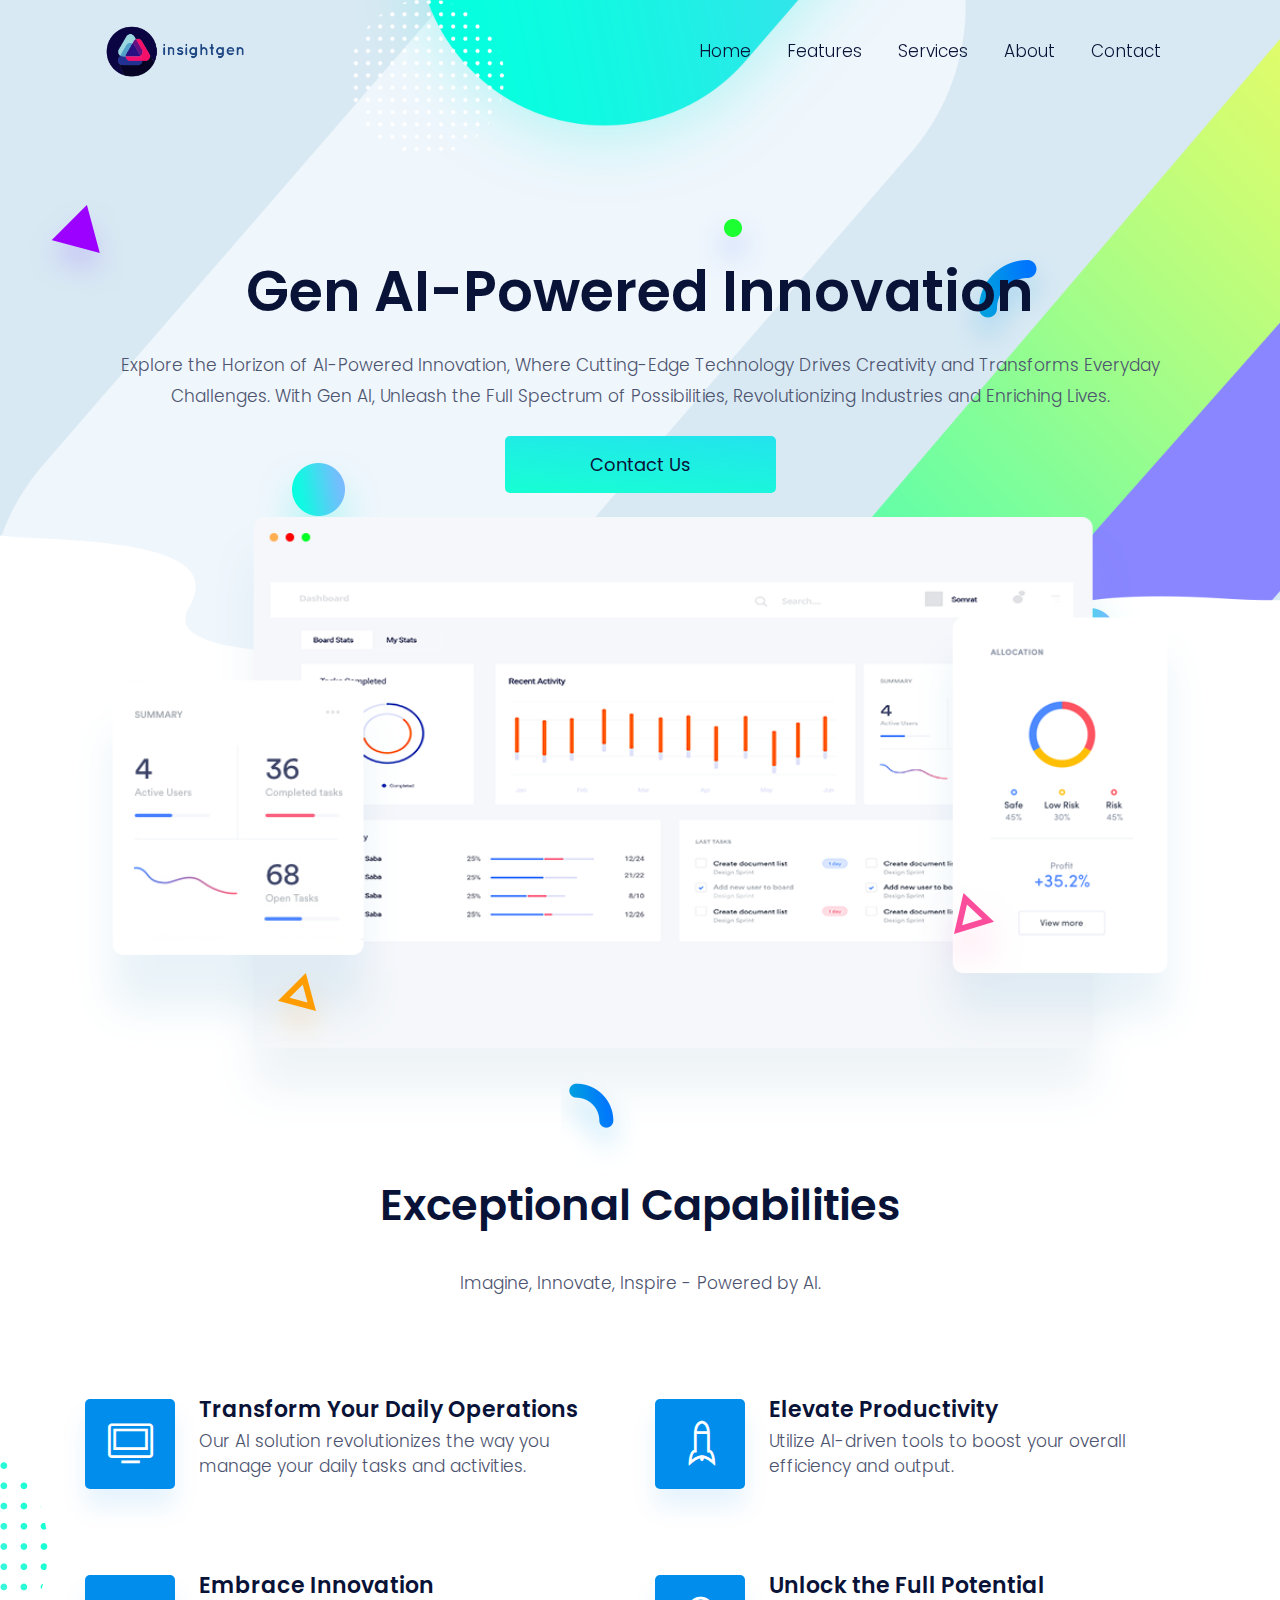
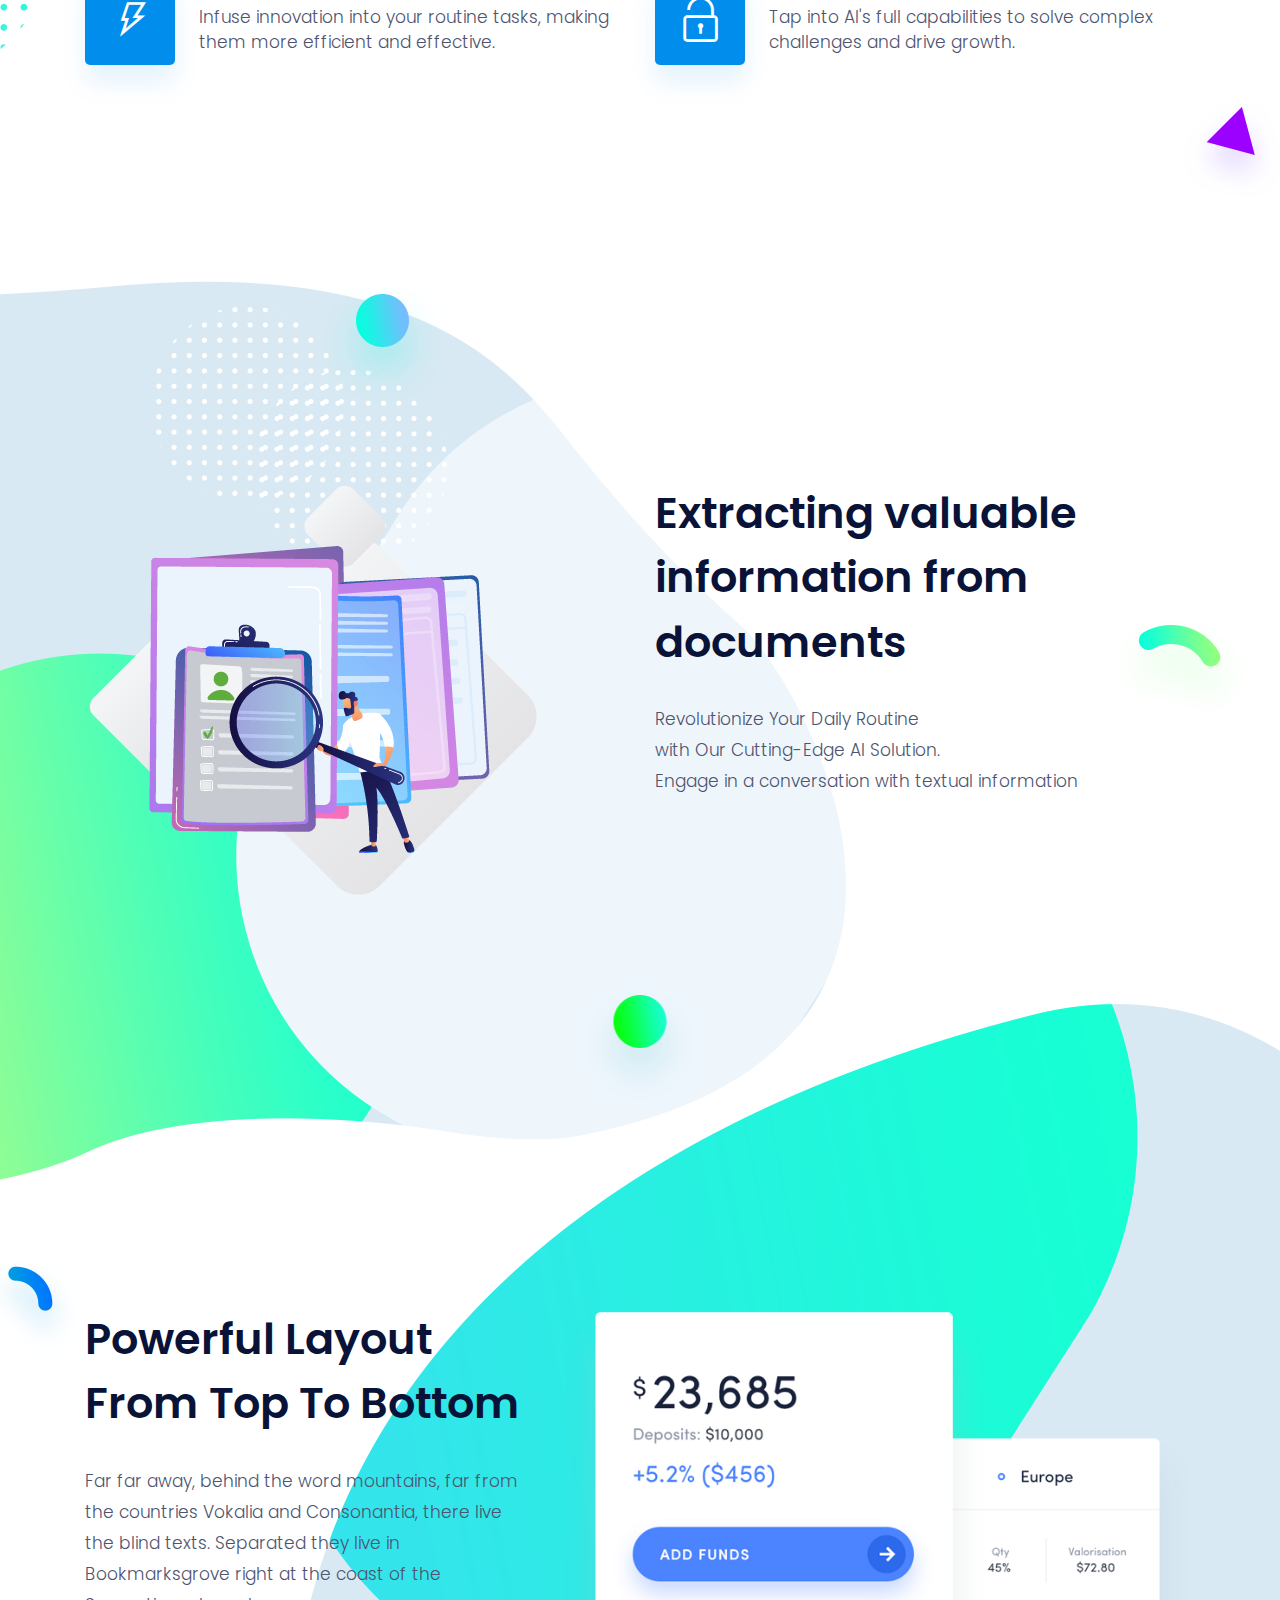
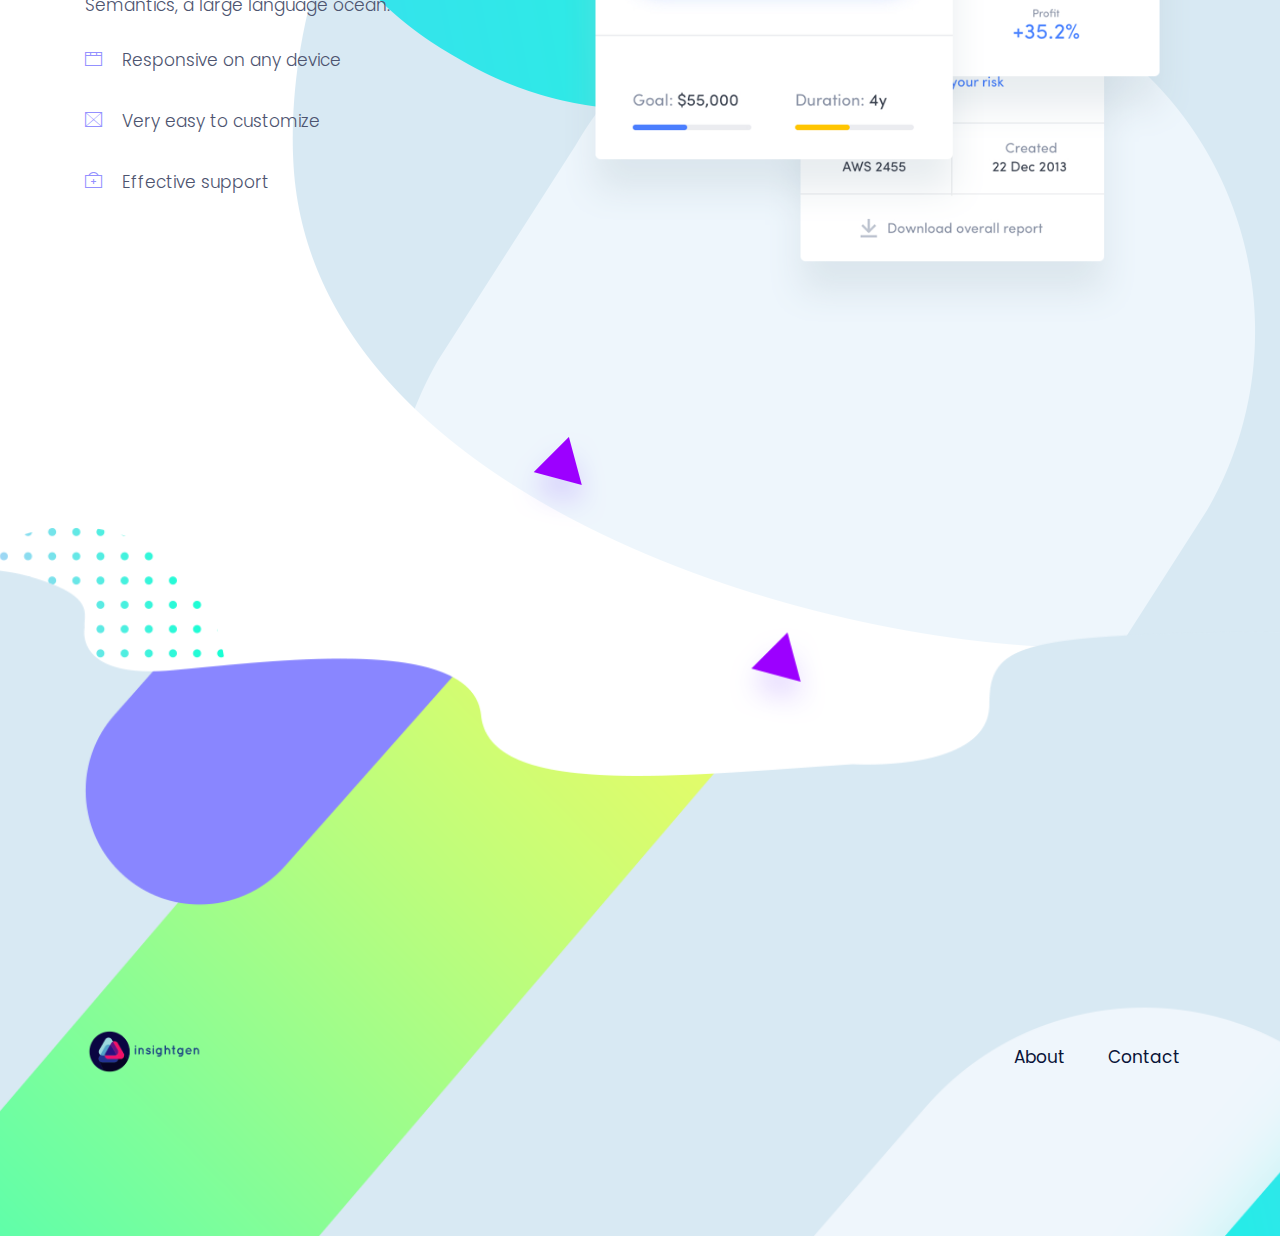
==== index.html @ ff2ba58a "Add files via upload" ====
<!DOCTYPE html>
<html lang="zxx">

<head>
  <meta charset="utf-8">
  <title>insightgen.ai</title>

  <!-- mobile responsive meta -->
  <meta name="viewport" content="width=device-width, initial-scale=1">
  <meta name="viewport" content="width=device-width, initial-scale=1, maximum-scale=1">
  
  <!-- ** Plugins Needed for the Project ** -->
  <!-- Bootstrap -->
  <link rel="stylesheet" href="plugins/bootstrap/bootstrap.min.css">
  <!-- themefy-icon -->
  <link rel="stylesheet" href="plugins/themify-icons/themify-icons.css">
  <!-- slick slider -->
  <link rel="stylesheet" href="plugins/slick/slick.css">
  <!-- venobox popup -->
  <link rel="stylesheet" href="plugins/Venobox/venobox.css">
  <!-- aos -->
  <link rel="stylesheet" href="plugins/aos/aos.css">

  <!-- Main Stylesheet -->
  <link href="css/style.css" rel="stylesheet">
  
  <!--Favicon-->
  <link rel="shortcut icon" href="images/favicon.ico" type="image/x-icon">
  <link rel="icon" href="images/favicon.ico" type="image/x-icon">

</head>

<body>
  

<!-- navigation -->
<section class="fixed-top navigation">
  <div class="container">
    <nav class="navbar navbar-expand-lg navbar-light">
      <a class="navbar-brand" href="index.html"><img src="images/logo2.png" style="width: 150px;" alt="logo"></a>
      <button class="navbar-toggler border-0" type="button" data-toggle="collapse" data-target="#navbar" aria-controls="navbar"
        aria-expanded="false" aria-label="Toggle navigation">
        <span class="navbar-toggler-icon"></span>
      </button>
      <!-- navbar -->
      <div class="collapse navbar-collapse text-center" id="navbar">
        <ul class="navbar-nav ml-auto">
          <li class="nav-item">
            <a class="nav-link" href="index.html">Home</a>
          </li>
          <li class="nav-item">
            <a class="nav-link page-scroll" href="#feature">Features</a>
          </li>
          <li class="nav-item">
            <a class="nav-link" href="service.html">Services</a>
          </li>
          <li class="nav-item">
            <a class="nav-link" href="about.html">About</a>
          </li>
          <li class="nav-item">
            <a class="nav-link" href="contact.html">Contact</a>
          </li>
        </ul>
      </div>
    </nav>
  </div>
</section>
<!-- /navigation -->

<!-- hero area -->
<section class="hero-section hero" data-background="" style="background-image: url(images/hero-area/banner-bg.png);">
  <div class="container">
    <div class="row">
      <div class="col-lg-12 text-center zindex-1">
        <h1 class="mb-3">Gen AI-Powered Innovation<br></h1>
        <p class="mb-4">Explore the Horizon of AI-Powered Innovation, Where Cutting-Edge Technology 
          Drives Creativity and Transforms Everyday Challenges. 
          With Gen AI, Unleash the Full Spectrum of Possibilities, 
          Revolutionizing Industries and Enriching Lives.</p>
        <a href="contact.html" class="btn btn-secondary btn-lg">contact us</a>
        <!-- banner image -->
        <img class="img-fluid w-100 banner-image" src="images/hero-area/banner-img.png" alt="banner-img">
      </div>
    </div>
  </div>
  <!-- background shapes -->
  <div id="scene">
    <img class="img-fluid hero-bg-1 up-down-animation" src="images/background-shape/feature-bg-2.png" alt="">
    <img class="img-fluid hero-bg-2 left-right-animation" src="images/background-shape/seo-ball-1.png" alt="">
    <img class="img-fluid hero-bg-3 left-right-animation" src="images/background-shape/seo-half-cycle.png" alt="">
    <img class="img-fluid hero-bg-4 up-down-animation" src="images/background-shape/green-dot.png" alt="">
    <img class="img-fluid hero-bg-5 left-right-animation" src="images/background-shape/blue-half-cycle.png" alt="">
    <img class="img-fluid hero-bg-6 up-down-animation" src="images/background-shape/seo-ball-1.png" alt="">
    <img class="img-fluid hero-bg-7 left-right-animation" src="images/background-shape/yellow-triangle.png" alt="">
    <img class="img-fluid hero-bg-8 up-down-animation" src="images/background-shape/service-half-cycle.png" alt="">
    <img class="img-fluid hero-bg-9 up-down-animation" src="images/background-shape/team-bg-triangle.png" alt="">
  </div>
</section>
<!-- /hero-area -->

<!-- feature -->
<section class="section feature mb-0" id="feature">
  <div class="container">
    <div class="row">
      <div class="col-lg-12 text-center">
        <h2 class="section-title">Exceptional Capabilities</h2>
        <p class="mb-100">Imagine, Innovate, Inspire - Powered by AI.</p>
      </div>
      <!-- feature item -->
      <div class="col-md-6 mb-80">
        <div class="d-flex feature-item">
          <div>
            <i class="ti-desktop feature-icon mr-4"></i>
          </div>
          <div>
            <h4>Transform Your Daily Operations</h4>
            <p> Our AI solution revolutionizes the way you manage your daily tasks and activities.</p>
          </div>
        </div>
      </div>
      <!-- feature item -->
      <div class="col-md-6 mb-80">
        <div class="d-flex feature-item">
          <div>
            <i class="ti-rocket feature-icon mr-4"></i>
          </div>
          <div>
            <h4>Elevate Productivity</h4>
            <p>Utilize AI-driven tools to boost your overall efficiency and output.</p>
          </div>
        </div>
      </div>
      <!-- feature item -->
      <div class="col-md-6 mb-80">
        <div class="d-flex feature-item">
          <div>
            <i class="ti-bolt feature-icon mr-4"></i>
          </div>
          <div>
            <h4>Embrace Innovation</h4>
            <p>Infuse innovation into your routine tasks, making them more efficient and effective.</p>
          </div>
        </div>
      </div>
      <!-- feature item -->
      <div class="col-md-6 mb-80">
        <div class="d-flex feature-item">
          <div>
            <i class="ti-unlock feature-icon mr-4"></i>
          </div>
          <div>
            <h4>Unlock the Full Potential</h4>
            <p>Tap into AI's full capabilities to solve complex challenges and drive growth.</p>
          </div>
        </div>
      </div>
    </div>
  </div>
  <img class="feature-bg-1 up-down-animation" src="images/background-shape/feature-bg-1.png" alt="bg-shape">
  <img class="feature-bg-2 left-right-animation" src="images/background-shape/feature-bg-2.png" alt="bg-shape">
</section>
<!-- /feature -->

<!-- marketing -->
<section class="section-lg seo">
  <div class="container">
    <div class="row">
      <div class="col-md-6">
        <div class="seo-image">
          <img class="img-fluid" src="images/insightgen/document.png" alt="form-img">
        </div>
      </div>
      <div class="col-md-5">
        <h2 class="section-title">Extracting valuable information from documents</h2>
        <p>Revolutionize Your Daily Routine <br>
          with Our Cutting-Edge AI Solution.<br>
          Engage in a conversation with textual information
        </p>
      </div>
    </div>
  </div>
  <!-- background image -->
  <img class="img-fluid seo-bg" src="images/backgrounds/seo-bg.png" alt="seo-bg">
  <!-- background-shape -->
  <img class="seo-bg-shape-1 left-right-animation" src="images/background-shape/seo-ball-1.png" alt="bg-shape">
  <img class="seo-bg-shape-2 up-down-animation" src="images/background-shape/seo-half-cycle.png" alt="bg-shape">
  <img class="seo-bg-shape-3 left-right-animation" src="images/background-shape/seo-ball-2.png" alt="bg-shape">
</section>
<!-- /marketing -->

<!-- service -->
<section class="section-lg service">
  <div class="container">
    <div class="row justify-content-between">
      <div class="col-md-5 order-2 order-md-1">
        <h2 class="section-title">Powerful Layout From Top To Bottom</h2>
        <p class="mb-4">Far far away, behind the word mountains,
          far from the countries Vokalia and Consonantia,
          there live the blind texts. Separated they
          live in Bookmarksgrove right at the coast of the
          Semantics, a large language ocean.</p>
        <ul class="pl-0 service-list">
          <li><i class="ti-layout-tab-window text-purple"></i>Responsive on any device</li>
          <li><i class="ti-layout-placeholder text-purple"></i>Very easy to customize</li>
          <li><i class="ti-support text-purple"></i>Effective support</li>
        </ul>
      </div>
      <div class="col-md-7 order-1 order-md-2">
        <img class="img-fluid layer-3" src="images/service/service.png" alt="service">
      </div>
    </div>
  </div>
  <!-- background image -->
  <img class="img-fluid service-bg" src="images/backgrounds/service-bg.png" alt="service-bg">
  <!-- background shapes -->
  <img class="service-bg-shape-1 up-down-animation" src="images/background-shape/service-half-cycle.png" alt="background-shape">
  <img class="service-bg-shape-2 left-right-animation" src="images/background-shape/feature-bg-2.png" alt="background-shape">
</section>
<!-- /service -->

<!-- footer -->
<footer class="footer-section footer" style="background-image: url(images/backgrounds/footer-bg.png);">
  <div class="container">
    <div class="row">
      <div class="col-lg-4 text-center text-lg-left mb-4 mb-lg-0">
        <!-- logo -->
        <a href="index.html">
          <img class="img-fluid" src="images/logo2.png" style="width: 120px;" alt="logo">
        </a>
      </div>
      <!-- footer menu -->
      <nav class="col-lg-8 align-self-center mb-5">
        <ul class="list-inline text-lg-right text-center footer-menu">
          <li class="list-inline-item"><a href="about.html">About</a></li>
          <li class="list-inline-item"><a href="contact.html">Contact</a></li>
        </ul>
      </nav>
      <!-- footer social icon -->

    </div>
  </div>
</footer>
<!-- /footer -->

<!-- jQuery -->
<script src="plugins/jQuery/jquery.min.js"></script>
<!-- Bootstrap JS -->
<script src="plugins/bootstrap/bootstrap.min.js"></script>
<!-- slick slider -->
<script src="plugins/slick/slick.min.js"></script>
<!-- venobox -->
<script src="plugins/Venobox/venobox.min.js"></script>
<!-- aos -->
<script src="plugins/aos/aos.js"></script>
<!-- Main Script -->
<script src="js/script.js"></script>

</body>
</html>
---- plugins/themify-icons/themify-icons.css ----
@font-face {
  font-family: 'themify';
  src: url('fonts/themify.eot?-fvbane');
  src: url('fonts/themify.eot?#iefix-fvbane') format('embedded-opentype'),
  url('fonts/themify.woff?-fvbane') format('woff'),
  url('fonts/themify.ttf?-fvbane') format('truetype'),
  url('fonts/themify.svg?-fvbane#themify') format('svg');
  font-weight: normal;
  font-style: normal;
}

[class^="ti-"],
[class*=" ti-"] {
  font-family: 'themify';
  speak: none;
  font-style: normal;
  font-weight: normal;
  font-variant: normal;
  text-transform: none;
  line-height: 1;

  /* Better Font Rendering =========== */
  -webkit-font-smoothing: antialiased;
  -moz-osx-font-smoothing: grayscale;
}

.ti-wand:before {
  content: "\e600";
}

.ti-volume:before {
  content: "\e601";
}

.ti-user:before {
  content: "\e602";
}

.ti-unlock:before {
  content: "\e603";
}

.ti-unlink:before {
  content: "\e604";
}

.ti-trash:before {
  content: "\e605";
}

.ti-thought:before {
  content: "\e606";
}

.ti-target:before {
  content: "\e607";
}

.ti-tag:before {
  content: "\e608";
}

.ti-tablet:before {
  content: "\e609";
}

.ti-star:before {
  content: "\e60a";
}

.ti-spray:before {
  content: "\e60b";
}

.ti-signal:before {
  content: "\e60c";
}

.ti-shopping-cart:before {
  content: "\e60d";
}

.ti-shopping-cart-full:before {
  content: "\e60e";
}

.ti-settings:before {
  content: "\e60f";
}

.ti-search:before {
  content: "\e610";
}

.ti-zoom-in:before {
  content: "\e611";
}

.ti-zoom-out:before {
  content: "\e612";
}

.ti-cut:before {
  content: "\e613";
}

.ti-ruler:before {
  content: "\e614";
}

.ti-ruler-pencil:before {
  content: "\e615";
}

.ti-ruler-alt:before {
  content: "\e616";
}

.ti-bookmark:before {
  content: "\e617";
}

.ti-bookmark-alt:before {
  content: "\e618";
}

.ti-reload:before {
  content: "\e619";
}

.ti-plus:before {
  content: "\e61a";
}

.ti-pin:before {
  content: "\e61b";
}

.ti-pencil:before {
  content: "\e61c";
}

.ti-pencil-alt:before {
  content: "\e61d";
}

.ti-paint-roller:before {
  content: "\e61e";
}

.ti-paint-bucket:before {
  content: "\e61f";
}

.ti-na:before {
  content: "\e620";
}

.ti-mobile:before {
  content: "\e621";
}

.ti-minus:before {
  content: "\e622";
}

.ti-medall:before {
  content: "\e623";
}

.ti-medall-alt:before {
  content: "\e624";
}

.ti-marker:before {
  content: "\e625";
}

.ti-marker-alt:before {
  content: "\e626";
}

.ti-arrow-up:before {
  content: "\e627";
}

.ti-arrow-right:before {
  content: "\e628";
}

.ti-arrow-left:before {
  content: "\e629";
}

.ti-arrow-down:before {
  content: "\e62a";
}

.ti-lock:before {
  content: "\e62b";
}

.ti-location-arrow:before {
  content: "\e62c";
}

.ti-link:before {
  content: "\e62d";
}

.ti-layout:before {
  content: "\e62e";
}

.ti-layers:before {
  content: "\e62f";
}

.ti-layers-alt:before {
  content: "\e630";
}

.ti-key:before {
  content: "\e631";
}

.ti-import:before {
  content: "\e632";
}

.ti-image:before {
  content: "\e633";
}

.ti-heart:before {
  content: "\e634";
}

.ti-heart-broken:before {
  content: "\e635";
}

.ti-hand-stop:before {
  content: "\e636";
}

.ti-hand-open:before {
  content: "\e637";
}

.ti-hand-drag:before {
  content: "\e638";
}

.ti-folder:before {
  content: "\e639";
}

.ti-flag:before {
  content: "\e63a";
}

.ti-flag-alt:before {
  content: "\e63b";
}

.ti-flag-alt-2:before {
  content: "\e63c";
}

.ti-eye:before {
  content: "\e63d";
}

.ti-export:before {
  content: "\e63e";
}

.ti-exchange-vertical:before {
  content: "\e63f";
}

.ti-desktop:before {
  content: "\e640";
}

.ti-cup:before {
  content: "\e641";
}

.ti-crown:before {
  content: "\e642";
}

.ti-comments:before {
  content: "\e643";
}

.ti-comment:before {
  content: "\e644";
}

.ti-comment-alt:before {
  content: "\e645";
}

.ti-close:before {
  content: "\e646";
}

.ti-clip:before {
  content: "\e647";
}

.ti-angle-up:before {
  content: "\e648";
}

.ti-angle-right:before {
  content: "\e649";
}

.ti-angle-left:before {
  content: "\e64a";
}

.ti-angle-down:before {
  content: "\e64b";
}

.ti-check:before {
  content: "\e64c";
}

.ti-check-box:before {
  content: "\e64d";
}

.ti-camera:before {
  content: "\e64e";
}

.ti-announcement:before {
  content: "\e64f";
}

.ti-brush:before {
  content: "\e650";
}

.ti-briefcase:before {
  content: "\e651";
}

.ti-bolt:before {
  content: "\e652";
}

.ti-bolt-alt:before {
  content: "\e653";
}

.ti-blackboard:before {
  content: "\e654";
}

.ti-bag:before {
  content: "\e655";
}

.ti-move:before {
  content: "\e656";
}

.ti-arrows-vertical:before {
  content: "\e657";
}

.ti-arrows-horizontal:before {
  content: "\e658";
}

.ti-fullscreen:before {
  content: "\e659";
}

.ti-arrow-top-right:before {
  content: "\e65a";
}

.ti-arrow-top-left:before {
  content: "\e65b";
}

.ti-arrow-circle-up:before {
  content: "\e65c";
}

.ti-arrow-circle-right:before {
  content: "\e65d";
}

.ti-arrow-circle-left:before {
  content: "\e65e";
}

.ti-arrow-circle-down:before {
  content: "\e65f";
}

.ti-angle-double-up:before {
  content: "\e660";
}

.ti-angle-double-right:before {
  content: "\e661";
}

.ti-angle-double-left:before {
  content: "\e662";
}

.ti-angle-double-down:before {
  content: "\e663";
}

.ti-zip:before {
  content: "\e664";
}

.ti-world:before {
  content: "\e665";
}

.ti-wheelchair:before {
  content: "\e666";
}

.ti-view-list:before {
  content: "\e667";
}

.ti-view-list-alt:before {
  content: "\e668";
}

.ti-view-grid:before {
  content: "\e669";
}

.ti-uppercase:before {
  content: "\e66a";
}

.ti-upload:before {
  content: "\e66b";
}

.ti-underline:before {
  content: "\e66c";
}

.ti-truck:before {
  content: "\e66d";
}

.ti-timer:before {
  content: "\e66e";
}

.ti-ticket:before {
  content: "\e66f";
}

.ti-thumb-up:before {
  content: "\e670";
}

.ti-thumb-down:before {
  content: "\e671";
}

.ti-text:before {
  content: "\e672";
}

.ti-stats-up:before {
  content: "\e673";
}

.ti-stats-down:before {
  content: "\e674";
}

.ti-split-v:before {
  content: "\e675";
}

.ti-split-h:before {
  content: "\e676";
}

.ti-smallcap:before {
  content: "\e677";
}

.ti-shine:before {
  content: "\e678";
}

.ti-shift-right:before {
  content: "\e679";
}

.ti-shift-left:before {
  content: "\e67a";
}

.ti-shield:before {
  content: "\e67b";
}

.ti-notepad:before {
  content: "\e67c";
}

.ti-server:before {
  content: "\e67d";
}

.ti-quote-right:before {
  content: "\e67e";
}

.ti-quote-left:before {
  content: "\e67f";
}

.ti-pulse:before {
  content: "\e680";
}

.ti-printer:before {
  content: "\e681";
}

.ti-power-off:before {
  content: "\e682";
}

.ti-plug:before {
  content: "\e683";
}

.ti-pie-chart:before {
  content: "\e684";
}

.ti-paragraph:before {
  content: "\e685";
}

.ti-panel:before {
  content: "\e686";
}

.ti-package:before {
  content: "\e687";
}

.ti-music:before {
  content: "\e688";
}

.ti-music-alt:before {
  content: "\e689";
}

.ti-mouse:before {
  content: "\e68a";
}

.ti-mouse-alt:before {
  content: "\e68b";
}

.ti-money:before {
  content: "\e68c";
}

.ti-microphone:before {
  content: "\e68d";
}

.ti-menu:before {
  content: "\e68e";
}

.ti-menu-alt:before {
  content: "\e68f";
}

.ti-map:before {
  content: "\e690";
}

.ti-map-alt:before {
  content: "\e691";
}

.ti-loop:before {
  content: "\e692";
}

.ti-location-pin:before {
  content: "\e693";
}

.ti-list:before {
  content: "\e694";
}

.ti-light-bulb:before {
  content: "\e695";
}

.ti-Italic:before {
  content: "\e696";
}

.ti-info:before {
  content: "\e697";
}

.ti-infinite:before {
  content: "\e698";
}

.ti-id-badge:before {
  content: "\e699";
}

.ti-hummer:before {
  content: "\e69a";
}

.ti-home:before {
  content: "\e69b";
}

.ti-help:before {
  content: "\e69c";
}

.ti-headphone:before {
  content: "\e69d";
}

.ti-harddrives:before {
  content: "\e69e";
}

.ti-harddrive:before {
  content: "\e69f";
}

.ti-gift:before {
  content: "\e6a0";
}

.ti-game:before {
  content: "\e6a1";
}

.ti-filter:before {
  content: "\e6a2";
}

.ti-files:before {
  content: "\e6a3";
}

.ti-file:before {
  content: "\e6a4";
}

.ti-eraser:before {
  content: "\e6a5";
}

.ti-envelope:before {
  content: "\e6a6";
}

.ti-download:before {
  content: "\e6a7";
}

.ti-direction:before {
  content: "\e6a8";
}

.ti-direction-alt:before {
  content: "\e6a9";
}

.ti-dashboard:before {
  content: "\e6aa";
}

.ti-control-stop:before {
  content: "\e6ab";
}

.ti-control-shuffle:before {
  content: "\e6ac";
}

.ti-control-play:before {
  content: "\e6ad";
}

.ti-control-pause:before {
  content: "\e6ae";
}

.ti-control-forward:before {
  content: "\e6af";
}

.ti-control-backward:before {
  content: "\e6b0";
}

.ti-cloud:before {
  content: "\e6b1";
}

.ti-cloud-up:before {
  content: "\e6b2";
}

.ti-cloud-down:before {
  content: "\e6b3";
}

.ti-clipboard:before {
  content: "\e6b4";
}

.ti-car:before {
  content: "\e6b5";
}

.ti-calendar:before {
  content: "\e6b6";
}

.ti-book:before {
  content: "\e6b7";
}

.ti-bell:before {
  content: "\e6b8";
}

.ti-basketball:before {
  content: "\e6b9";
}

.ti-bar-chart:before {
  content: "\e6ba";
}

.ti-bar-chart-alt:before {
  content: "\e6bb";
}

.ti-back-right:before {
  content: "\e6bc";
}

.ti-back-left:before {
  content: "\e6bd";
}

.ti-arrows-corner:before {
  content: "\e6be";
}

.ti-archive:before {
  content: "\e6bf";
}

.ti-anchor:before {
  content: "\e6c0";
}

.ti-align-right:before {
  content: "\e6c1";
}

.ti-align-left:before {
  content: "\e6c2";
}

.ti-align-justify:before {
  content: "\e6c3";
}

.ti-align-center:before {
  content: "\e6c4";
}

.ti-alert:before {
  content: "\e6c5";
}

.ti-alarm-clock:before {
  content: "\e6c6";
}

.ti-agenda:before {
  content: "\e6c7";
}

.ti-write:before {
  content: "\e6c8";
}

.ti-window:before {
  content: "\e6c9";
}

.ti-widgetized:before {
  content: "\e6ca";
}

.ti-widget:before {
  content: "\e6cb";
}

.ti-widget-alt:before {
  content: "\e6cc";
}

.ti-wallet:before {
  content: "\e6cd";
}

.ti-video-clapper:before {
  content: "\e6ce";
}

.ti-video-camera:before {
  content: "\e6cf";
}

.ti-vector:before {
  content: "\e6d0";
}

.ti-themify-logo:before {
  content: "\e6d1";
}

.ti-themify-favicon:before {
  content: "\e6d2";
}

.ti-themify-favicon-alt:before {
  content: "\e6d3";
}

.ti-support:before {
  content: "\e6d4";
}

.ti-stamp:before {
  content: "\e6d5";
}

.ti-split-v-alt:before {
  content: "\e6d6";
}

.ti-slice:before {
  content: "\e6d7";
}

.ti-shortcode:before {
  content: "\e6d8";
}

.ti-shift-right-alt:before {
  content: "\e6d9";
}

.ti-shift-left-alt:before {
  content: "\e6da";
}

.ti-ruler-alt-2:before {
  content: "\e6db";
}

.ti-receipt:before {
  content: "\e6dc";
}

.ti-pin2:before {
  content: "\e6dd";
}

.ti-pin-alt:before {
  content: "\e6de";
}

.ti-pencil-alt2:before {
  content: "\e6df";
}

.ti-palette:before {
  content: "\e6e0";
}

.ti-more:before {
  content: "\e6e1";
}

.ti-more-alt:before {
  content: "\e6e2";
}

.ti-microphone-alt:before {
  content: "\e6e3";
}

.ti-magnet:before {
  content: "\e6e4";
}

.ti-line-double:before {
  content: "\e6e5";
}

.ti-line-dotted:before {
  content: "\e6e6";
}

.ti-line-dashed:before {
  content: "\e6e7";
}

.ti-layout-width-full:before {
  content: "\e6e8";
}

.ti-layout-width-default:before {
  content: "\e6e9";
}

.ti-layout-width-default-alt:before {
  content: "\e6ea";
}

.ti-layout-tab:before {
  content: "\e6eb";
}

.ti-layout-tab-window:before {
  content: "\e6ec";
}

.ti-layout-tab-v:before {
  content: "\e6ed";
}

.ti-layout-tab-min:before {
  content: "\e6ee";
}

.ti-layout-slider:before {
  content: "\e6ef";
}

.ti-layout-slider-alt:before {
  content: "\e6f0";
}

.ti-layout-sidebar-right:before {
  content: "\e6f1";
}

.ti-layout-sidebar-none:before {
  content: "\e6f2";
}

.ti-layout-sidebar-left:before {
  content: "\e6f3";
}

.ti-layout-placeholder:before {
  content: "\e6f4";
}

.ti-layout-menu:before {
  content: "\e6f5";
}

.ti-layout-menu-v:before {
  content: "\e6f6";
}

.ti-layout-menu-separated:before {
  content: "\e6f7";
}

.ti-layout-menu-full:before {
  content: "\e6f8";
}

.ti-layout-media-right-alt:before {
  content: "\e6f9";
}

.ti-layout-media-right:before {
  content: "\e6fa";
}

.ti-layout-media-overlay:before {
  content: "\e6fb";
}

.ti-layout-media-overlay-alt:before {
  content: "\e6fc";
}

.ti-layout-media-overlay-alt-2:before {
  content: "\e6fd";
}

.ti-layout-media-left-alt:before {
  content: "\e6fe";
}

.ti-layout-media-left:before {
  content: "\e6ff";
}

.ti-layout-media-center-alt:before {
  content: "\e700";
}

.ti-layout-media-center:before {
  content: "\e701";
}

.ti-layout-list-thumb:before {
  content: "\e702";
}

.ti-layout-list-thumb-alt:before {
  content: "\e703";
}

.ti-layout-list-post:before {
  content: "\e704";
}

.ti-layout-list-large-image:before {
  content: "\e705";
}

.ti-layout-line-solid:before {
  content: "\e706";
}

.ti-layout-grid4:before {
  content: "\e707";
}

.ti-layout-grid3:before {
  content: "\e708";
}

.ti-layout-grid2:before {
  content: "\e709";
}

.ti-layout-grid2-thumb:before {
  content: "\e70a";
}

.ti-layout-cta-right:before {
  content: "\e70b";
}

.ti-layout-cta-left:before {
  content: "\e70c";
}

.ti-layout-cta-center:before {
  content: "\e70d";
}

.ti-layout-cta-btn-right:before {
  content: "\e70e";
}

.ti-layout-cta-btn-left:before {
  content: "\e70f";
}

.ti-layout-column4:before {
  content: "\e710";
}

.ti-layout-column3:before {
  content: "\e711";
}

.ti-layout-column2:before {
  content: "\e712";
}

.ti-layout-accordion-separated:before {
  content: "\e713";
}

.ti-layout-accordion-merged:before {
  content: "\e714";
}

.ti-layout-accordion-list:before {
  content: "\e715";
}

.ti-ink-pen:before {
  content: "\e716";
}

.ti-info-alt:before {
  content: "\e717";
}

.ti-help-alt:before {
  content: "\e718";
}

.ti-headphone-alt:before {
  content: "\e719";
}

.ti-hand-point-up:before {
  content: "\e71a";
}

.ti-hand-point-right:before {
  content: "\e71b";
}

.ti-hand-point-left:before {
  content: "\e71c";
}

.ti-hand-point-down:before {
  content: "\e71d";
}

.ti-gallery:before {
  content: "\e71e";
}

.ti-face-smile:before {
  content: "\e71f";
}

.ti-face-sad:before {
  content: "\e720";
}

.ti-credit-card:before {
  content: "\e721";
}

.ti-control-skip-forward:before {
  content: "\e722";
}

.ti-control-skip-backward:before {
  content: "\e723";
}

.ti-control-record:before {
  content: "\e724";
}

.ti-control-eject:before {
  content: "\e725";
}

.ti-comments-smiley:before {
  content: "\e726";
}

.ti-brush-alt:before {
  content: "\e727";
}

.ti-youtube:before {
  content: "\e728";
}

.ti-vimeo:before {
  content: "\e729";
}

.ti-twitter:before {
  content: "\e72a";
}

.ti-time:before {
  content: "\e72b";
}

.ti-tumblr:before {
  content: "\e72c";
}

.ti-skype:before {
  content: "\e72d";
}

.ti-share:before {
  content: "\e72e";
}

.ti-share-alt:before {
  content: "\e72f";
}

.ti-rocket:before {
  content: "\e730";
}

.ti-pinterest:before {
  content: "\e731";
}

.ti-new-window:before {
  content: "\e732";
}

.ti-microsoft:before {
  content: "\e733";
}

.ti-list-ol:before {
  content: "\e734";
}

.ti-linkedin:before {
  content: "\e735";
}

.ti-layout-sidebar-2:before {
  content: "\e736";
}

.ti-layout-grid4-alt:before {
  content: "\e737";
}

.ti-layout-grid3-alt:before {
  content: "\e738";
}

.ti-layout-grid2-alt:before {
  content: "\e739";
}

.ti-layout-column4-alt:before {
  content: "\e73a";
}

.ti-layout-column3-alt:before {
  content: "\e73b";
}

.ti-layout-column2-alt:before {
  content: "\e73c";
}

.ti-instagram:before {
  content: "\e73d";
}

.ti-google:before {
  content: "\e73e";
}

.ti-github:before {
  content: "\e73f";
}

.ti-flickr:before {
  content: "\e740";
}

.ti-facebook:before {
  content: "\e741";
}

.ti-dropbox:before {
  content: "\e742";
}

.ti-dribbble:before {
  content: "\e743";
}

.ti-apple:before {
  content: "\e744";
}

.ti-android:before {
  content: "\e745";
}

.ti-save:before {
  content: "\e746";
}

.ti-save-alt:before {
  content: "\e747";
}

.ti-yahoo:before {
  content: "\e748";
}

.ti-wordpress:before {
  content: "\e749";
}

.ti-vimeo-alt:before {
  content: "\e74a";
}

.ti-twitter-alt:before {
  content: "\e74b";
}

.ti-tumblr-alt:before {
  content: "\e74c";
}

.ti-trello:before {
  content: "\e74d";
}

.ti-stack-overflow:before {
  content: "\e74e";
}

.ti-soundcloud:before {
  content: "\e74f";
}

.ti-sharethis:before {
  content: "\e750";
}

.ti-sharethis-alt:before {
  content: "\e751";
}

.ti-reddit:before {
  content: "\e752";
}

.ti-pinterest-alt:before {
  content: "\e753";
}

.ti-microsoft-alt:before {
  content: "\e754";
}

.ti-linux:before {
  content: "\e755";
}

.ti-jsfiddle:before {
  content: "\e756";
}

.ti-joomla:before {
  content: "\e757";
}

.ti-html5:before {
  content: "\e758";
}

.ti-flickr-alt:before {
  content: "\e759";
}

.ti-email:before {
  content: "\e75a";
}

.ti-drupal:before {
  content: "\e75b";
}

.ti-dropbox-alt:before {
  content: "\e75c";
}

.ti-css3:before {
  content: "\e75d";
}

.ti-rss:before {
  content: "\e75e";
}

.ti-rss-alt:before {
  content: "\e75f";
}
---- plugins/Venobox/venobox.css ----
/* ------ venobox.css --------*/
.vbox-overlay *, .vbox-overlay *:before, .vbox-overlay *:after{
    -webkit-backface-visibility: hidden;
    -webkit-box-sizing:border-box;
    -moz-box-sizing:border-box;
    box-sizing:border-box;

}
.vbox-overlay{
    display: -webkit-flex;
    display: flex;
    -webkit-flex-direction: column;
    flex-direction: column;
    -webkit-justify-content: center;
    justify-content: center;
    -webkit-align-items: center;
    align-items: center;
    position: fixed;
    left: 0;
    top: 0;
    bottom: 0;
    right: 0;
    z-index: 1040;
    -webkit-transform:translateZ(1000px);
    transform: translateZ(1000px);
    transform-style: preserve-3d;
}

/* ----- navigation ----- */
.vbox-title{
    width: 100%;
    height: 40px;
    float: left;
    text-align: center;
    line-height: 28px;
    font-size: 12px;
    padding: 6px 40px;
    overflow: hidden;
    position: fixed;
    display: none;
    left: 0;
    z-index: 1050;
}
.vbox-close{
    cursor: pointer;
    position: fixed;
    top: -1px;
    right: 0;
    width: 50px;
    height: 40px;
    padding: 6px;
    display: block;
    background-position:10px center;
    overflow: hidden;
    font-size: 24px;
    line-height: 1;
    text-align: center;
    z-index: 1050;
}
.vbox-num{
    cursor: pointer;
    position: fixed;
    left: 0;
    height: 40px;
    display: block;
    overflow: hidden;
    line-height: 28px;
    font-size: 12px;
    padding: 6px 10px;
    display: none;
    z-index: 1050;
}
/* ----- navigation ARROWS ----- */
.vbox-next, .vbox-prev{
    position: fixed;
    top: 50%;
    margin-top: -15px;
    overflow: hidden;
    cursor: pointer;
    display: block;
    width: 45px;
    height: 45px;
    z-index: 1050;
}
.vbox-next span, .vbox-prev span{
    position: relative;
    width: 20px;
    height: 20px;
    border: 2px solid transparent;
    border-top-color: #B6B6B6;
    border-right-color: #B6B6B6;
    text-indent: -100px;
    position: absolute;
    top: 8px;
    display: block;
}
.vbox-prev{
    left: 15px;
}
.vbox-next{
    right: 15px;
}
.vbox-prev span{
    left: 10px;
    -ms-transform: rotate(-135deg);
    -webkit-transform: rotate(-135deg);
    transform: rotate(-135deg);
}
.vbox-next span{
    -ms-transform: rotate(45deg);
    -webkit-transform: rotate(45deg);
    transform: rotate(45deg);
    right: 10px;
}
/* ------- inline window ------ */
.vbox-inline{
    width: 420px;
    height: 315px;
    height: 70vh;
    padding: 10px;
    background: #fff;
    margin: 0 auto;
    overflow: auto;
    text-align: left;
}
/* ------- Video & iFrames window ------ */
.venoframe{
    max-width: 100%;
    width: 100%;
    border: none;
    width: 100%;
    height: 260px;
    height: 70vh;
}
.venoframe.vbvid{
    height: 260px;
}
@media (min-width: 768px) {
    .venoframe, .vbox-inline{
        width: 90%;
        height: 360px;
        height: 70vh;
    }
    .venoframe.vbvid{
        width: 640px;
        height: 360px;
    }
}
@media (min-width: 992px) {
    .venoframe, .vbox-inline{
        max-width: 1200px;
        width: 80%;
        height: 540px;
        height: 70vh;
    }
    .venoframe.vbvid{
        width: 960px;
        height: 540px;
    }
}
/* 
Please do NOT edit this part! 
or at least read this note: http://i.imgur.com/7C0ws9e.gif
*/
.vbox-open{
    overflow: hidden;
}
.vbox-container{
    position: absolute;
    left: 0;
    right: 0;
    top: 0;
    bottom: 0;
    overflow-x: hidden;
    overflow-y: scroll;
    overflow-scrolling: touch;
    -webkit-overflow-scrolling: touch;
    z-index: 20;
    max-height: 100%;

}

.vbox-content{
    text-align: center;
    float: left;
    width: 100%;
    position: relative;
    overflow: hidden;
    padding: 20px 10px;
}
.vbox-container img{
    max-width: 100%;
    height: auto;
}
.figlio{
    box-shadow: 0 0 12px rgba(0,0,0,0.19), 0 6px 6px rgba(0,0,0,0.23);
    max-width: 100%;
    text-align: initial;
}
img.figlio{
    -webkit-user-select: none;
-khtml-user-select: none;
-moz-user-select: none;
-o-user-select: none;
user-select: none;
}
.vbox-content.swipe-left{
    margin-left: -200px !important;
}
.vbox-content.swipe-right{
    margin-left: 200px !important;
}
.animated{
    webkit-transition: margin 300ms ease-out;
    transition: margin 300ms ease-out;
}
.animate-in{
    opacity: 1;
}
.animate-out{
    opacity: 0;
}
/* ---------- preloader ----------
 * SPINKIT 
 * http://tobiasahlin.com/spinkit/
-------------------------------- */
.sk-double-bounce,.sk-rotating-plane{width:40px;height:40px;margin:40px auto}.sk-rotating-plane{background-color:#333;-webkit-animation:sk-rotatePlane 1.2s infinite ease-in-out;animation:sk-rotatePlane 1.2s infinite ease-in-out}@-webkit-keyframes sk-rotatePlane{0%{-webkit-transform:perspective(120px) rotateX(0) rotateY(0);transform:perspective(120px) rotateX(0) rotateY(0)}50%{-webkit-transform:perspective(120px) rotateX(-180.1deg) rotateY(0);transform:perspective(120px) rotateX(-180.1deg) rotateY(0)}100%{-webkit-transform:perspective(120px) rotateX(-180deg) rotateY(-179.9deg);transform:perspective(120px) rotateX(-180deg) rotateY(-179.9deg)}}@keyframes sk-rotatePlane{0%{-webkit-transform:perspective(120px) rotateX(0) rotateY(0);transform:perspective(120px) rotateX(0) rotateY(0)}50%{-webkit-transform:perspective(120px) rotateX(-180.1deg) rotateY(0);transform:perspective(120px) rotateX(-180.1deg) rotateY(0)}100%{-webkit-transform:perspective(120px) rotateX(-180deg) rotateY(-179.9deg);transform:perspective(120px) rotateX(-180deg) rotateY(-179.9deg)}}.sk-double-bounce{position:relative}.sk-double-bounce .sk-child{width:100%;height:100%;border-radius:50%;background-color:#333;opacity:.6;position:absolute;top:0;left:0;-webkit-animation:sk-doubleBounce 2s infinite ease-in-out;animation:sk-doubleBounce 2s infinite ease-in-out}.sk-chasing-dots .sk-child,.sk-spinner-pulse,.sk-three-bounce .sk-child{background-color:#333;border-radius:100%}.sk-double-bounce .sk-double-bounce2{-webkit-animation-delay:-1s;animation-delay:-1s}@-webkit-keyframes sk-doubleBounce{0%,100%{-webkit-transform:scale(0);transform:scale(0)}50%{-webkit-transform:scale(1);transform:scale(1)}}@keyframes sk-doubleBounce{0%,100%{-webkit-transform:scale(0);transform:scale(0)}50%{-webkit-transform:scale(1);transform:scale(1)}}.sk-wave{margin:40px auto;width:50px;height:40px;text-align:center;font-size:10px}.sk-wave .sk-rect{background-color:#333;height:100%;width:6px;display:inline-block;-webkit-animation:sk-waveStretchDelay 1.2s infinite ease-in-out;animation:sk-waveStretchDelay 1.2s infinite ease-in-out}.sk-wave .sk-rect1{-webkit-animation-delay:-1.2s;animation-delay:-1.2s}.sk-wave .sk-rect2{-webkit-animation-delay:-1.1s;animation-delay:-1.1s}.sk-wave .sk-rect3{-webkit-animation-delay:-1s;animation-delay:-1s}.sk-wave .sk-rect4{-webkit-animation-delay:-.9s;animation-delay:-.9s}.sk-wave .sk-rect5{-webkit-animation-delay:-.8s;animation-delay:-.8s}@-webkit-keyframes sk-waveStretchDelay{0%,100%,40%{-webkit-transform:scaleY(.4);transform:scaleY(.4)}20%{-webkit-transform:scaleY(1);transform:scaleY(1)}}@keyframes sk-waveStretchDelay{0%,100%,40%{-webkit-transform:scaleY(.4);transform:scaleY(.4)}20%{-webkit-transform:scaleY(1);transform:scaleY(1)}}.sk-wandering-cubes{margin:40px auto;width:40px;height:40px;position:relative}.sk-wandering-cubes .sk-cube{background-color:#333;width:10px;height:10px;position:absolute;top:0;left:0;-webkit-animation:sk-wanderingCube 1.8s ease-in-out -1.8s infinite both;animation:sk-wanderingCube 1.8s ease-in-out -1.8s infinite both}.sk-chasing-dots,.sk-spinner-pulse{width:40px;height:40px;margin:40px auto}.sk-wandering-cubes .sk-cube2{-webkit-animation-delay:-.9s;animation-delay:-.9s}@-webkit-keyframes sk-wanderingCube{0%{-webkit-transform:rotate(0);transform:rotate(0)}25%{-webkit-transform:translateX(30px) rotate(-90deg) scale(.5);transform:translateX(30px) rotate(-90deg) scale(.5)}50%{-webkit-transform:translateX(30px) translateY(30px) rotate(-179deg);transform:translateX(30px) translateY(30px) rotate(-179deg)}50.1%{-webkit-transform:translateX(30px) translateY(30px) rotate(-180deg);transform:translateX(30px) translateY(30px) rotate(-180deg)}75%{-webkit-transform:translateX(0) translateY(30px) rotate(-270deg) scale(.5);transform:translateX(0) translateY(30px) rotate(-270deg) scale(.5)}100%{-webkit-transform:rotate(-360deg);transform:rotate(-360deg)}}@keyframes sk-wanderingCube{0%{-webkit-transform:rotate(0);transform:rotate(0)}25%{-webkit-transform:translateX(30px) rotate(-90deg) scale(.5);transform:translateX(30px) rotate(-90deg) scale(.5)}50%{-webkit-transform:translateX(30px) translateY(30px) rotate(-179deg);transform:translateX(30px) translateY(30px) rotate(-179deg)}50.1%{-webkit-transform:translateX(30px) translateY(30px) rotate(-180deg);transform:translateX(30px) translateY(30px) rotate(-180deg)}75%{-webkit-transform:translateX(0) translateY(30px) rotate(-270deg) scale(.5);transform:translateX(0) translateY(30px) rotate(-270deg) scale(.5)}100%{-webkit-transform:rotate(-360deg);transform:rotate(-360deg)}}.sk-spinner-pulse{-webkit-animation:sk-pulseScaleOut 1s infinite ease-in-out;animation:sk-pulseScaleOut 1s infinite ease-in-out}@-webkit-keyframes sk-pulseScaleOut{0%{-webkit-transform:scale(0);transform:scale(0)}100%{-webkit-transform:scale(1);transform:scale(1);opacity:0}}@keyframes sk-pulseScaleOut{0%{-webkit-transform:scale(0);transform:scale(0)}100%{-webkit-transform:scale(1);transform:scale(1);opacity:0}}.sk-chasing-dots{position:relative;text-align:center;-webkit-animation:sk-chasingDotsRotate 2s infinite linear;animation:sk-chasingDotsRotate 2s infinite linear}.sk-chasing-dots .sk-child{width:60%;height:60%;display:inline-block;position:absolute;top:0;-webkit-animation:sk-chasingDotsBounce 2s infinite ease-in-out;animation:sk-chasingDotsBounce 2s infinite ease-in-out}.sk-chasing-dots .sk-dot2{top:auto;bottom:0;-webkit-animation-delay:-1s;animation-delay:-1s}@-webkit-keyframes sk-chasingDotsRotate{100%{-webkit-transform:rotate(360deg);transform:rotate(360deg)}}@keyframes sk-chasingDotsRotate{100%{-webkit-transform:rotate(360deg);transform:rotate(360deg)}}@-webkit-keyframes sk-chasingDotsBounce{0%,100%{-webkit-transform:scale(0);transform:scale(0)}50%{-webkit-transform:scale(1);transform:scale(1)}}@keyframes sk-chasingDotsBounce{0%,100%{-webkit-transform:scale(0);transform:scale(0)}50%{-webkit-transform:scale(1);transform:scale(1)}}.sk-three-bounce{margin:40px auto;width:80px;text-align:center}.sk-three-bounce .sk-child{width:20px;height:20px;display:inline-block;-webkit-animation:sk-three-bounce 1.4s ease-in-out 0s infinite both;animation:sk-three-bounce 1.4s ease-in-out 0s infinite both}.sk-circle .sk-child:before,.sk-fading-circle .sk-circle:before{display:block;border-radius:100%;content:'';background-color:#333}.sk-three-bounce .sk-bounce1{-webkit-animation-delay:-.32s;animation-delay:-.32s}.sk-three-bounce .sk-bounce2{-webkit-animation-delay:-.16s;animation-delay:-.16s}@-webkit-keyframes sk-three-bounce{0%,100%,80%{-webkit-transform:scale(0);transform:scale(0)}40%{-webkit-transform:scale(1);transform:scale(1)}}@keyframes sk-three-bounce{0%,100%,80%{-webkit-transform:scale(0);transform:scale(0)}40%{-webkit-transform:scale(1);transform:scale(1)}}.sk-circle{margin:40px auto;width:40px;height:40px;position:relative}.sk-circle .sk-child{width:100%;height:100%;position:absolute;left:0;top:0}.sk-circle .sk-child:before{margin:0 auto;width:15%;height:15%;-webkit-animation:sk-circleBounceDelay 1.2s infinite ease-in-out both;animation:sk-circleBounceDelay 1.2s infinite ease-in-out both}.sk-circle .sk-circle2{-webkit-transform:rotate(30deg);-ms-transform:rotate(30deg);transform:rotate(30deg)}.sk-circle .sk-circle3{-webkit-transform:rotate(60deg);-ms-transform:rotate(60deg);transform:rotate(60deg)}.sk-circle .sk-circle4{-webkit-transform:rotate(90deg);-ms-transform:rotate(90deg);transform:rotate(90deg)}.sk-circle .sk-circle5{-webkit-transform:rotate(120deg);-ms-transform:rotate(120deg);transform:rotate(120deg)}.sk-circle .sk-circle6{-webkit-transform:rotate(150deg);-ms-transform:rotate(150deg);transform:rotate(150deg)}.sk-circle .sk-circle7{-webkit-transform:rotate(180deg);-ms-transform:rotate(180deg);transform:rotate(180deg)}.sk-circle .sk-circle8{-webkit-transform:rotate(210deg);-ms-transform:rotate(210deg);transform:rotate(210deg)}.sk-circle .sk-circle9{-webkit-transform:rotate(240deg);-ms-transform:rotate(240deg);transform:rotate(240deg)}.sk-circle .sk-circle10{-webkit-transform:rotate(270deg);-ms-transform:rotate(270deg);transform:rotate(270deg)}.sk-circle .sk-circle11{-webkit-transform:rotate(300deg);-ms-transform:rotate(300deg);transform:rotate(300deg)}.sk-circle .sk-circle12{-webkit-transform:rotate(330deg);-ms-transform:rotate(330deg);transform:rotate(330deg)}.sk-circle .sk-circle2:before{-webkit-animation-delay:-1.1s;animation-delay:-1.1s}.sk-circle .sk-circle3:before{-webkit-animation-delay:-1s;animation-delay:-1s}.sk-circle .sk-circle4:before{-webkit-animation-delay:-.9s;animation-delay:-.9s}.sk-circle .sk-circle5:before{-webkit-animation-delay:-.8s;animation-delay:-.8s}.sk-circle .sk-circle6:before{-webkit-animation-delay:-.7s;animation-delay:-.7s}.sk-circle .sk-circle7:before{-webkit-animation-delay:-.6s;animation-delay:-.6s}.sk-circle .sk-circle8:before{-webkit-animation-delay:-.5s;animation-delay:-.5s}.sk-circle .sk-circle9:before{-webkit-animation-delay:-.4s;animation-delay:-.4s}.sk-circle .sk-circle10:before{-webkit-animation-delay:-.3s;animation-delay:-.3s}.sk-circle .sk-circle11:before{-webkit-animation-delay:-.2s;animation-delay:-.2s}.sk-circle .sk-circle12:before{-webkit-animation-delay:-.1s;animation-delay:-.1s}@-webkit-keyframes sk-circleBounceDelay{0%,100%,80%{-webkit-transform:scale(0);transform:scale(0)}40%{-webkit-transform:scale(1);transform:scale(1)}}@keyframes sk-circleBounceDelay{0%,100%,80%{-webkit-transform:scale(0);transform:scale(0)}40%{-webkit-transform:scale(1);transform:scale(1)}}.sk-cube-grid{width:40px;height:40px;margin:40px auto}.sk-cube-grid .sk-cube{width:33.33%;height:33.33%;background-color:#333;float:left;-webkit-animation:sk-cubeGridScaleDelay 1.3s infinite ease-in-out;animation:sk-cubeGridScaleDelay 1.3s infinite ease-in-out}.sk-cube-grid .sk-cube1{-webkit-animation-delay:.2s;animation-delay:.2s}.sk-cube-grid .sk-cube2{-webkit-animation-delay:.3s;animation-delay:.3s}.sk-cube-grid .sk-cube3{-webkit-animation-delay:.4s;animation-delay:.4s}.sk-cube-grid .sk-cube4{-webkit-animation-delay:.1s;animation-delay:.1s}.sk-cube-grid .sk-cube5{-webkit-animation-delay:.2s;animation-delay:.2s}.sk-cube-grid .sk-cube6{-webkit-animation-delay:.3s;animation-delay:.3s}.sk-cube-grid .sk-cube7{-webkit-animation-delay:0ms;animation-delay:0ms}.sk-cube-grid .sk-cube8{-webkit-animation-delay:.1s;animation-delay:.1s}.sk-cube-grid .sk-cube9{-webkit-animation-delay:.2s;animation-delay:.2s}@-webkit-keyframes sk-cubeGridScaleDelay{0%,100%,70%{-webkit-transform:scale3D(1,1,1);transform:scale3D(1,1,1)}35%{-webkit-transform:scale3D(0,0,1);transform:scale3D(0,0,1)}}@keyframes sk-cubeGridScaleDelay{0%,100%,70%{-webkit-transform:scale3D(1,1,1);transform:scale3D(1,1,1)}35%{-webkit-transform:scale3D(0,0,1);transform:scale3D(0,0,1)}}.sk-fading-circle{margin:40px auto;width:40px;height:40px;position:relative}.sk-fading-circle .sk-circle{width:100%;height:100%;position:absolute;left:0;top:0}.sk-fading-circle .sk-circle:before{margin:0 auto;width:15%;height:15%;-webkit-animation:sk-circleFadeDelay 1.2s infinite ease-in-out both;animation:sk-circleFadeDelay 1.2s infinite ease-in-out both}.sk-fading-circle .sk-circle2{-webkit-transform:rotate(30deg);-ms-transform:rotate(30deg);transform:rotate(30deg)}.sk-fading-circle .sk-circle3{-webkit-transform:rotate(60deg);-ms-transform:rotate(60deg);transform:rotate(60deg)}.sk-fading-circle .sk-circle4{-webkit-transform:rotate(90deg);-ms-transform:rotate(90deg);transform:rotate(90deg)}.sk-fading-circle .sk-circle5{-webkit-transform:rotate(120deg);-ms-transform:rotate(120deg);transform:rotate(120deg)}.sk-fading-circle .sk-circle6{-webkit-transform:rotate(150deg);-ms-transform:rotate(150deg);transform:rotate(150deg)}.sk-fading-circle .sk-circle7{-webkit-transform:rotate(180deg);-ms-transform:rotate(180deg);transform:rotate(180deg)}.sk-fading-circle .sk-circle8{-webkit-transform:rotate(210deg);-ms-transform:rotate(210deg);transform:rotate(210deg)}.sk-fading-circle .sk-circle9{-webkit-transform:rotate(240deg);-ms-transform:rotate(240deg);transform:rotate(240deg)}.sk-fading-circle .sk-circle10{-webkit-transform:rotate(270deg);-ms-transform:rotate(270deg);transform:rotate(270deg)}.sk-fading-circle .sk-circle11{-webkit-transform:rotate(300deg);-ms-transform:rotate(300deg);transform:rotate(300deg)}.sk-fading-circle .sk-circle12{-webkit-transform:rotate(330deg);-ms-transform:rotate(330deg);transform:rotate(330deg)}.sk-fading-circle .sk-circle2:before{-webkit-animation-delay:-1.1s;animation-delay:-1.1s}.sk-fading-circle .sk-circle3:before{-webkit-animation-delay:-1s;animation-delay:-1s}.sk-fading-circle .sk-circle4:before{-webkit-animation-delay:-.9s;animation-delay:-.9s}.sk-fading-circle .sk-circle5:before{-webkit-animation-delay:-.8s;animation-delay:-.8s}.sk-fading-circle .sk-circle6:before{-webkit-animation-delay:-.7s;animation-delay:-.7s}.sk-fading-circle .sk-circle7:before{-webkit-animation-delay:-.6s;animation-delay:-.6s}.sk-fading-circle .sk-circle8:before{-webkit-animation-delay:-.5s;animation-delay:-.5s}.sk-fading-circle .sk-circle9:before{-webkit-animation-delay:-.4s;animation-delay:-.4s}.sk-fading-circle .sk-circle10:before{-webkit-animation-delay:-.3s;animation-delay:-.3s}.sk-fading-circle .sk-circle11:before{-webkit-animation-delay:-.2s;animation-delay:-.2s}.sk-fading-circle .sk-circle12:before{-webkit-animation-delay:-.1s;animation-delay:-.1s}@-webkit-keyframes sk-circleFadeDelay{0%,100%,39%{opacity:0}40%{opacity:1}}@keyframes sk-circleFadeDelay{0%,100%,39%{opacity:0}40%{opacity:1}}.sk-folding-cube{margin:40px auto;width:40px;height:40px;position:relative;-webkit-transform:rotateZ(45deg);transform:rotateZ(45deg)}.sk-folding-cube .sk-cube{float:left;width:50%;height:50%;position:relative;-webkit-transform:scale(1.1);-ms-transform:scale(1.1);transform:scale(1.1)}.sk-folding-cube .sk-cube:before{content:'';position:absolute;top:0;left:0;width:100%;height:100%;background-color:#333;-webkit-animation:sk-foldCubeAngle 2.4s infinite linear both;animation:sk-foldCubeAngle 2.4s infinite linear both;-webkit-transform-origin:100% 100%;-ms-transform-origin:100% 100%;transform-origin:100% 100%}.sk-folding-cube .sk-cube2{-webkit-transform:scale(1.1) rotateZ(90deg);transform:scale(1.1) rotateZ(90deg)}.sk-folding-cube .sk-cube3{-webkit-transform:scale(1.1) rotateZ(180deg);transform:scale(1.1) rotateZ(180deg)}.sk-folding-cube .sk-cube4{-webkit-transform:scale(1.1) rotateZ(270deg);transform:scale(1.1) rotateZ(270deg)}.sk-folding-cube .sk-cube2:before{-webkit-animation-delay:.3s;animation-delay:.3s}.sk-folding-cube .sk-cube3:before{-webkit-animation-delay:.6s;animation-delay:.6s}.sk-folding-cube .sk-cube4:before{-webkit-animation-delay:.9s;animation-delay:.9s}@-webkit-keyframes sk-foldCubeAngle{0%,10%{-webkit-transform:perspective(140px) rotateX(-180deg);transform:perspective(140px) rotateX(-180deg);opacity:0}25%,75%{-webkit-transform:perspective(140px) rotateX(0);transform:perspective(140px) rotateX(0);opacity:1}100%,90%{-webkit-transform:perspective(140px) rotateY(180deg);transform:perspective(140px) rotateY(180deg);opacity:0}}@keyframes sk-foldCubeAngle{0%,10%{-webkit-transform:perspective(140px) rotateX(-180deg);transform:perspective(140px) rotateX(-180deg);opacity:0}25%,75%{-webkit-transform:perspective(140px) rotateX(0);transform:perspective(140px) rotateX(0);opacity:1}100%,90%{-webkit-transform:perspective(140px) rotateY(180deg);transform:perspective(140px) rotateY(180deg);opacity:0}}
---- css/style.css ----
/*!------------------------------------------------------------------
[MAIN STYLESHEET]

PROJECT:	Project Name
VERSION:	Versoin Number
-------------------------------------------------------------------*/
/*------------------------------------------------------------------
[TABLE OF CONTENTS]
-------------------------------------------------------------------*/
/* 1.1 typography */
@import url("https://fonts.googleapis.com/css?family=Poppins:300,400,500,600,700");
body {
  line-height: 31px;
  font-family: "Poppins", sans-serif;
  font-weight: 300;
  -webkit-font-smoothing: antialiased;
  font-size: 17px;
}

p, .paragraph {
  font-weight: 300;
  color: #4d546f;
  font-size: 17px;
  line-height: 31px;
  font-family: "Poppins", sans-serif;
}

h1, h2, h3, h4, h5, h6, .h1, .h2, .h3, .h4, .h5, .h6 {
  color: #091337;
  font-family: "Poppins", sans-serif;
  font-weight: 600;
  line-height: 1.5;
}

h1, .h1 {
  font-size: 56px;
}

h2, .h2 {
  font-size: 43px;
}

h3, .h3 {
  font-size: 37px;
}

h4, .h4 {
  font-size: 22px;
}

h5, .h5 {
  font-size: 16px;
}

h6, .h6 {
  font-size: 13px;
}

.btn {
  font-size: 18px;
  font-family: "Poppins", sans-serif;
  text-transform: capitalize;
  padding: 15px 60px;
  font-weight: 400;
  border: 0;
  border-radius: 5px;
  position: relative;
  z-index: 1;
  transition: .2s ease;
}

.btn:focus {
  outline: 0;
  box-shadow: none !important;
}

.btn:active {
  box-shadow: none;
}

.btn-primary {
  background-image: linear-gradient(25deg, #17ffd3 0%, #d3fc71 95%);
  color: #091337;
  transition: background 1s ease-out;
}

.btn-primary:active {
  background: linear-gradient(25deg, #17ffd3 0%, #d3fc71 95%) !important;
}

.btn-primary:hover {
  background: linear-gradient(205deg, #17ffd3 0%, #d3fc71 95%);
  color: #091337;
}

.btn-secondary {
  background-image: linear-gradient(6deg, #17ffd3 0%, #23e3ee 100%);
  background-color: transparent;
  color: #091337;
}

.btn-secondary:active {
  background: linear-gradient(6deg, #17ffd3 0%, #23e3ee 100%) !important;
}

.btn-secondary:hover {
  background: linear-gradient(186deg, #17ffd3 0%, #23e3ee 100%);
  color: #091337;
}

.btn-lg {
  padding: 15px 85px;
}

body {
  background-color: #fff;
  overflow-x: hidden;
}

::-moz-selection {
  background: #20a5ff;
  color: #fff;
}

::selection {
  background: #20a5ff;
  color: #fff;
}

/* preloader */
.preloader {
  position: fixed;
  top: 0;
  left: 0;
  right: 0;
  bottom: 0;
  background-color: #fff;
  z-index: 999;
  display: flex;
  align-items: center;
  justify-content: center;
}

ol,
ul {
  list-style-type: none;
  margin: 0px;
}

img {
  vertical-align: middle;
  border: 0;
}

a,
a:hover,
a:focus {
  text-decoration: none;
}

a,
button,
select {
  cursor: pointer;
  transition: .2s ease;
}

a:focus,
button:focus,
select:focus {
  outline: 0;
}

a:hover {
  color: #008dec;
}

.slick-slide {
  outline: 0;
}

.section {
  padding-top: 130px;
  padding-bottom: 130px;
}

.section-sm {
  padding-top: 40px;
  padding-bottom: 40px;
}

.section-lg {
  padding-top: 200px;
  padding-bottom: 200px;
}

@media (max-width: 575px) {
  .section-lg {
    padding-top: 150px;
    padding-bottom: 150px;
  }
}

.section-title {
  margin-bottom: 30px;
}

.bg-cover {
  background-size: cover;
  background-position: center center;
  background-repeat: no-repeat;
}

/* overlay */
.overlay {
  position: relative;
}

.overlay::before {
  position: absolute;
  content: '';
  height: 100%;
  width: 100%;
  top: 0;
  left: 0;
  background: #000;
  opacity: .5;
}

.outline-0 {
  outline: 0 !important;
}

.d-unset {
  display: unset !important;
}

.page-title {
  background-position: center center;
  background-size: cover;
  background-repeat: no-repeat;
}

.bg-primary {
  background: #008dec !important;
}

.bg-gray {
  background: #f2f3f5;
}

.text-primary {
  color: #008dec !important;
}

.text-dark {
  color: #091337 !important;
}

.text-purple {
  color: #9491ff !important;
}

.text-color {
  color: #4d546f;
}

.primary-shadow {
  box-shadow: 0px 35px 46px 0px rgba(172, 189, 199, 0.28);
}

.border-blue {
  border-color: #dcebf4 !important;
}

.shadow-primary {
  box-shadow: 0px 35px 46px 0px rgba(172, 189, 199, 0.28);
}

.facebook {
  color: #334bff;
}

.twitter {
  color: #45d9f0;
}

.linkedin {
  color: #1b91ff;
}

.black {
  color: #000;
}

.mb-10 {
  margin-bottom: 10px !important;
}

.mb-20 {
  margin-bottom: 20px !important;
}

.mb-30 {
  margin-bottom: 30px !important;
}

.mb-40 {
  margin-bottom: 40px !important;
}

.mb-50 {
  margin-bottom: 50px !important;
}

.mb-60 {
  margin-bottom: 60px !important;
}

.mb-70 {
  margin-bottom: 70px !important;
}

.mb-80 {
  margin-bottom: 80px !important;
}

.mb-90 {
  margin-bottom: 90px !important;
}

.mb-100 {
  margin-bottom: 100px !important;
}

.pb-100 {
  padding-bottom: 100px !important;
}

.translate-y-150 {
  -webkit-transform: translateY(150px);
          transform: translateY(150px);
}

@media (max-width: 575px) {
  .translate-y-150 {
    -webkit-transform: translateY(0);
            transform: translateY(0);
  }
}

.left-right-animation {
  animation: left_right 3s ease-in infinite alternate-reverse;
}

@-webkit-keyframes left_right {
  0% {
    -webkit-transform: translateX(0);
            transform: translateX(0);
  }
  100% {
    -webkit-transform: translateX(-20px);
            transform: translateX(-20px);
  }
}

@keyframes left_right {
  0% {
    -webkit-transform: translateX(0);
            transform: translateX(0);
  }
  100% {
    -webkit-transform: translateX(-20px);
            transform: translateX(-20px);
  }
}

.up-down-animation {
  animation: up_down 3s ease-in infinite alternate-reverse;
}

@-webkit-keyframes up_down {
  0% {
    -webkit-transform: translateY(0);
            transform: translateY(0);
  }
  100% {
    -webkit-transform: translateY(-20px);
            transform: translateY(-20px);
  }
}

@keyframes up_down {
  0% {
    -webkit-transform: translateY(0);
            transform: translateY(0);
  }
  100% {
    -webkit-transform: translateY(-20px);
            transform: translateY(-20px);
  }
}

.zindex-1 {
  z-index: 1;
}

.navbar-light .navbar-nav .nav-link {
  color: #091337;
}

.navigation {
  transition: .3s ease;
}

.navbar {
  transition: .3s ease;
}

@media (max-width: 991px) {
  .navbar-collapse {
    padding-bottom: 20px;
  }
}

.nav-bg {
  background-color: #fff;
  box-shadow: 0px 10px 20px 0px rgba(0, 141, 236, 0.1);
}

.nav-bg .navbar {
  padding: 10px 0;
}

.nav-item {
  padding: 20px 10px;
}

@media (max-width: 991px) {
  .nav-item {
    padding: 0;
  }
}

.hero-section {
  padding-top: 250px;
  padding-bottom: 250px;
  background-repeat: no-repeat;
  background-size: cover;
  background-position: bottom center;
  margin-bottom: 300px;
}

.banner-image {
  position: absolute;
  top: 110%;
  left: 50%;
  -webkit-transform: translateX(-50%);
          transform: translateX(-50%);
}

.hero-bg-1 {
  position: absolute;
  left: 30px;
  top: 200px;
}

@media (max-width: 767px) {
  .hero-bg-1 {
    display: none;
  }
}

.hero-bg-2 {
  position: absolute;
  top: 50%;
  left: 20%;
}

@media (max-width: 767px) {
  .hero-bg-2 {
    display: none;
  }
}

.hero-bg-3 {
  position: absolute;
  bottom: 0%;
  left: 10%;
}

@media (max-width: 767px) {
  .hero-bg-3 {
    display: none;
  }
}

.hero-bg-4 {
  top: 210px;
  right: 40%;
  position: absolute;
}

@media (max-width: 767px) {
  .hero-bg-4 {
    display: none;
  }
}

.hero-bg-5 {
  position: absolute;
  top: 250px;
  right: 17%;
}

@media (max-width: 767px) {
  .hero-bg-5 {
    display: none;
  }
}

.hero-bg-6 {
  position: absolute;
  right: 10%;
  bottom: 20%;
}

@media (max-width: 767px) {
  .hero-bg-6 {
    display: none;
  }
}

.hero-bg-7 {
  position: absolute;
  left: 20%;
  bottom: -17%;
  z-index: 1;
}

@media (max-width: 767px) {
  .hero-bg-7 {
    display: none;
  }
}

.hero-bg-8 {
  position: absolute;
  bottom: -30%;
  right: 50%;
  z-index: 1;
}

@media (max-width: 767px) {
  .hero-bg-8 {
    display: none;
  }
}

.hero-bg-9 {
  position: absolute;
  right: 20%;
  bottom: -10%;
  z-index: 1;
}

@media (max-width: 767px) {
  .hero-bg-9 {
    display: none;
  }
}

.feature {
  position: relative;
}

.feature-item h4 {
  line-height: 1;
}

.feature-item p {
  line-height: 25px;
}

.feature-item:hover .feature-icon {
  box-shadow: 0px 18px 43px 0px rgba(0, 141, 236, 0.21);
}

.feature-bg-1 {
  position: absolute;
  left: 0;
  top: 50%;
  z-index: -1;
}

@media (max-width: 767px) {
  .feature-bg-1 {
    display: none;
  }
}

.feature-bg-2 {
  position: absolute;
  right: 0;
  bottom: 10%;
  z-index: -1;
}

@media (max-width: 767px) {
  .feature-bg-2 {
    display: none;
  }
}

.feature-icon {
  display: inline-block;
  height: 90px;
  width: 90px;
  border-radius: 5px;
  color: #fff;
  font-size: 45px;
  line-height: 90px;
  background: #008dec;
  box-shadow: 0px 18px 25px 0px rgba(0, 141, 236, 0.1);
  text-align: center;
  transition: .2s ease;
}

.seo {
  position: relative;
  overflow: visible;
}

.seo-bg {
  position: absolute;
  left: 0;
  top: 0;
  z-index: -1;
}

@media (max-width: 1200px) {
  .seo-bg {
    max-width: 500px;
  }
}

@media (max-width: 991px) {
  .seo-bg {
    max-width: 400px;
  }
}

.seo-bg-shape-1 {
  position: absolute;
  left: 25%;
  top: 0;
  z-index: -1;
}

@media (max-width: 767px) {
  .seo-bg-shape-1 {
    display: none;
  }
}

.seo-bg-shape-2 {
  position: absolute;
  right: 2%;
  top: 40%;
  z-index: -1;
}

@media (max-width: 767px) {
  .seo-bg-shape-2 {
    display: none;
  }
}

.seo-bg-shape-3 {
  position: absolute;
  left: 50%;
  bottom: 0;
  -webkit-transform: translateX(-50%);
          transform: translateX(-50%);
  z-index: -1;
}

@media (max-width: 767px) {
  .seo-bg-shape-3 {
    display: none;
  }
}

.service {
  position: relative;
  overflow: visible;
}

.service-list li {
  margin-bottom: 30px;
  color: #4d546f;
}

.service-list li i {
  margin-right: 20px;
  color: #4d546f;
}

.service-bg {
  position: absolute;
  right: 0;
  top: -10%;
  z-index: -1;
}

@media (max-width: 1200px) {
  .service-bg {
    max-width: 500px;
  }
}

@media (max-width: 991px) {
  .service-bg {
    max-width: 400px;
    top: 0;
  }
}

.service-bg-shape-1 {
  position: absolute;
  left: 0;
  top: 150px;
  z-index: -1;
}

@media (max-width: 767px) {
  .service-bg-shape-1 {
    display: none;
  }
}

.service-bg-shape-2 {
  position: absolute;
  left: 40%;
  bottom: 0;
  z-index: -1;
}

@media (max-width: 767px) {
  .service-bg-shape-2 {
    display: none;
  }
}

.team {
  overflow: visible;
  position: relative;
}

.team-slider {
  overflow: hidden;
  padding-bottom: 100px;
}

.team-slider .slick-list {
  overflow: visible;
}

.team-slider .slick-arrow {
  border: 0;
  background: transparent;
  color: #008dec;
  position: absolute;
  bottom: 0;
  z-index: 1;
  font-size: 25px;
}

.team-slider .slick-arrow.slick-disabled {
  color: #86ceff;
}

.team-slider .prevArrow {
  left: 10px;
}

.team-slider .nextArrow {
  left: 50px;
}

.team-member {
  padding: 30px 45px;
  background: #fff;
  box-shadow: 0px 23px 43px 0px rgba(172, 189, 199, 0.49);
  margin: 0 20px;
}

@media (max-width: 1200px) {
  .team-member {
    padding: 30px;
  }
}

.team-bg {
  position: absolute;
  left: 0;
  bottom: 0;
  z-index: -1;
}

.team-bg-shape-1 {
  position: absolute;
  top: 100px;
  left: 20px;
  z-index: -1;
}

@media (max-width: 767px) {
  .team-bg-shape-1 {
    display: none;
  }
}

.team-bg-shape-2 {
  position: absolute;
  top: 100px;
  right: -5px;
  z-index: -1;
}

@media (max-width: 767px) {
  .team-bg-shape-2 {
    display: none;
  }
}

.team-bg-shape-3 {
  position: absolute;
  bottom: 20%;
  right: 40%;
  z-index: -1;
}

@media (max-width: 767px) {
  .team-bg-shape-3 {
    display: none;
  }
}

.team-bg-shape-4 {
  position: absolute;
  bottom: 20%;
  right: 180px;
  z-index: -1;
}

@media (max-width: 767px) {
  .team-bg-shape-4 {
    display: none;
  }
}

.pricing {
  position: relative;
  overflow: visible;
}

.pricing-table {
  padding: 50px 35px 30px;
  transition: .2s ease;
}

@media (max-width: 1200px) {
  .pricing-table {
    padding: 30px 20px;
  }
}

.pricing-table h1 {
  font-size: 65px;
}

.pricing-table h1 span {
  font-size: 20px;
  vertical-align: top;
  line-height: 65px;
  margin-right: 5px;
}

.pricing-table:hover {
  box-shadow: 0px 59px 43px 0px rgba(216, 233, 243, 0.3);
}

.pricing-table.table-1 {
  background-image: linear-gradient(59deg, #d5fc71 0%, #64feab 95%);
}

.pricing-table.table-2 {
  background-image: linear-gradient(59deg, #06ffdf 0%, #42dbef 95%);
}

.pricing-table.table-3 {
  background-image: linear-gradient(59deg, #0bfce0 0%, #c5fd78 95%);
}

.pricing-btn {
  font-size: 25px;
  font-weight: 700;
  color: #091337;
}

@media (max-width: 1200px) {
  .pricing-btn {
    padding: 5px;
  }
}

.pricing-btn:hover {
  color: #008dec;
}

.pricing-bg-shape-1 {
  position: absolute;
  left: 30%;
  top: 100px;
  z-index: -1;
}

@media (max-width: 767px) {
  .pricing-bg-shape-1 {
    display: none;
  }
}

.pricing-bg-shape-2 {
  position: absolute;
  right: 10%;
  top: 110px;
  z-index: -1;
}

@media (max-width: 767px) {
  .pricing-bg-shape-2 {
    display: none;
  }
}

.pricing-bg-shape-3 {
  position: absolute;
  bottom: 20%;
  left: 0;
  z-index: -1;
}

@media (max-width: 767px) {
  .pricing-bg-shape-3 {
    display: none;
  }
}

.newsletter {
  position: relative;
}

.newsletter-form {
  height: 85px;
  width: 100%;
  padding: 0 40px;
  border: 0;
  background: #fff;
  box-shadow: 0px 35px 46px 0px rgba(172, 189, 199, 0.28);
  border-radius: 5px;
}

.newsletter-form:focus {
  outline: 0;
  box-shadow: 0;
}

.newsletter-btn {
  position: absolute;
  height: 100%;
  background: #8986ff;
  top: 0;
  right: 0;
  border-radius: 0 5px 5px 0;
  font-weight: 700;
  font-size: 18px;
  color: #fff;
  text-transform: uppercase;
}

@media (max-width: 575px) {
  .newsletter-btn {
    padding-left: 5px;
    padding-right: 5px;
  }
}

.newsletter-bg-shape {
  position: absolute;
  top: 0;
  right: 10%;
  z-index: -1;
}

@media (max-width: 767px) {
  .newsletter-bg-shape {
    display: none;
  }
}

.footer {
  background-size: cover;
  background-position: top center;
  background-repeat: no-repeat;
}

.footer-section {
  padding-top: 500px;
  padding-bottom: 100px;
}

.footer-menu a {
  color: #091337;
  display: block;
  padding: 15px;
  font-weight: 400;
}

.social-icon li {
  margin: 0 12px;
}

.social-icon li a {
  height: 45px;
  width: 45px;
  background: #fff;
  border-radius: 5px;
  line-height: 45px;
  display: block;
  text-align: center;
}

.client-logo-slider img {
  transition: .2s ease;
}

.client-logo-slider a:hover img {
  -webkit-transform: scale(1.2);
          transform: scale(1.2);
}

/* service page */
.service-bg-image {
  background-size: containe;
  background-repeat: no-repeat;
  background-position: center 400px;
}

.service-bg-1 {
  position: absolute;
  left: 50px;
  top: 10%;
  z-index: -1;
}

@media (max-width: 767px) {
  .service-bg-1 {
    display: none;
  }
}

.service-bg-2 {
  position: absolute;
  right: 50px;
  top: 10%;
  z-index: -1;
}

@media (max-width: 767px) {
  .service-bg-2 {
    display: none;
  }
}

.service-bg-3 {
  position: absolute;
  right: 50px;
  top: 50%;
  z-index: -1;
}

@media (max-width: 767px) {
  .service-bg-3 {
    display: none;
  }
}

.service-bg-4 {
  position: absolute;
  left: 50px;
  bottom: 30%;
  z-index: -1;
}

@media (max-width: 767px) {
  .service-bg-4 {
    display: none;
  }
}

.service-bg-5 {
  position: absolute;
  left: 10%;
  bottom: 5%;
  z-index: -1;
}

@media (max-width: 767px) {
  .service-bg-5 {
    display: none;
  }
}

.about {
  position: relative;
  overflow: visible;
}

.about-video {
  position: relative;
}

.about-video .play-btn {
  position: absolute;
  left: 50%;
  top: 50%;
  -webkit-transform: translate(-50%, -50%);
          transform: translate(-50%, -50%);
}

.about-bg-1 {
  position: absolute;
  left: 30%;
  top: 10%;
  z-index: -1;
}

@media (max-width: 767px) {
  .about-bg-1 {
    display: none;
  }
}

.about-bg-2 {
  position: absolute;
  top: 30%;
  right: 40px;
  z-index: -1;
}

@media (max-width: 767px) {
  .about-bg-2 {
    display: none;
  }
}

.about-bg-3 {
  position: absolute;
  bottom: 20%;
  left: 30px;
  z-index: -1;
}

@media (max-width: 767px) {
  .about-bg-3 {
    display: none;
  }
}

.about-bg-4 {
  position: absolute;
  top: 20%;
  left: 40px;
  z-index: -1;
}

@media (max-width: 767px) {
  .about-bg-4 {
    display: none;
  }
}

.about-bg-5 {
  position: absolute;
  bottom: 10%;
  right: 40px;
  z-index: -1;
}

@media (max-width: 767px) {
  .about-bg-5 {
    display: none;
  }
}

.about-bg-6 {
  position: absolute;
  top: 10%;
  right: 10%;
  z-index: -1;
}

@media (max-width: 767px) {
  .about-bg-6 {
    display: none;
  }
}

.play-btn {
  height: 70px;
  width: 70px;
  border-radius: 50%;
  color: #fff;
  line-height: 70px;
  font-size: 20px;
  text-align: center;
  background: #7aff91;
  display: inline-block;
  transition: .2s ease;
  box-shadow: 0px 23px 43px 0px rgba(94, 254, 198, 0.3);
}

.play-btn:hover {
  color: #fff;
  font-size: 30px;
}

.product {
  position: relative;
  overflow: visible;
  background-repeat: no-repeat;
  background-size: cover;
  background-position: center top;
}

.about-bg {
  position: absolute;
  left: 0;
  top: 0px;
  z-index: -1;
}

.form-control {
  height: 65px;
  width: 100%;
  background: #f7fafc;
}

.form-control:focus {
  border-color: #008dec;
  box-shadow: none;
}

textarea.form-control {
  height: 157px;
}

.contact-bg {
  background-color: #f3f7fb;
}

.round-icon {
  height: 50px;
  width: 50px;
  border-radius: 50%;
  font-size: 18px;
  line-height: 50px;
  display: inline-block;
  vertical-align: middle;
  text-align: center;
}

.round-icon.green {
  background: #e0fef4;
  color: #00f7a7;
}

.round-icon.blue {
  background: #e0f1ff;
  color: #008cff;
}

.round-icon.orange {
  background: #fff1e0;
  color: #ff8b00;
}

.contact {
  position: relative;
}

.contact-bg-1 {
  position: absolute;
  left: 0;
  top: 10%;
  z-index: -1;
}

@media (max-width: 767px) {
  .contact-bg-1 {
    display: none;
  }
}

.contact-bg-2 {
  position: absolute;
  top: 20%;
  right: 10%;
  z-index: -1;
}

@media (max-width: 767px) {
  .contact-bg-2 {
    display: none;
  }
}

.contact-bg-3 {
  position: absolute;
  top: 10%;
  left: 40%;
  z-index: -1;
}

@media (max-width: 767px) {
  .contact-bg-3 {
    display: none;
  }
}

.contact-bg-4 {
  position: absolute;
  bottom: 10%;
  left: 10%;
  z-index: -1;
}

@media (max-width: 767px) {
  .contact-bg-4 {
    display: none;
  }
}

.contact-bg-5 {
  position: absolute;
  bottom: 10%;
  right: 10%;
  z-index: -1;
}

@media (max-width: 767px) {
  .contact-bg-5 {
    display: none;
  }
}

/*# sourceMappingURL=maps/style.css.map */
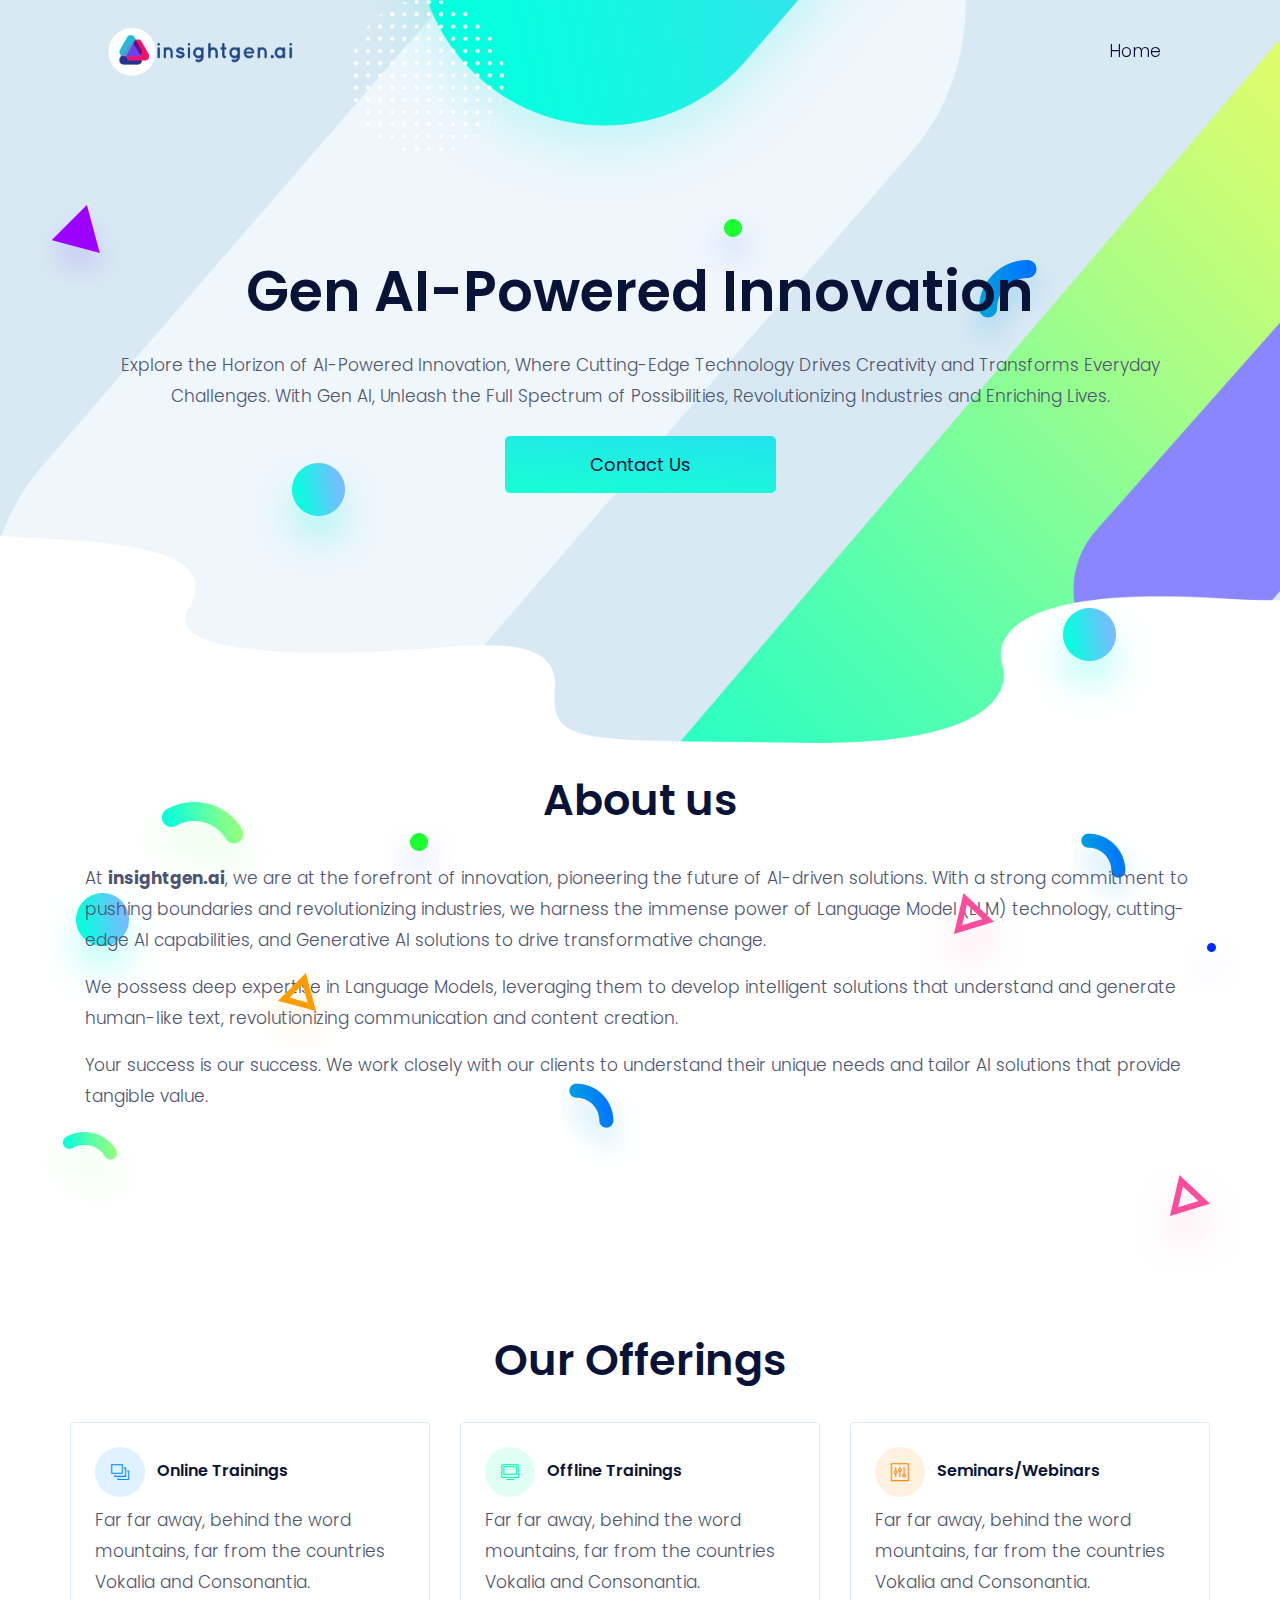
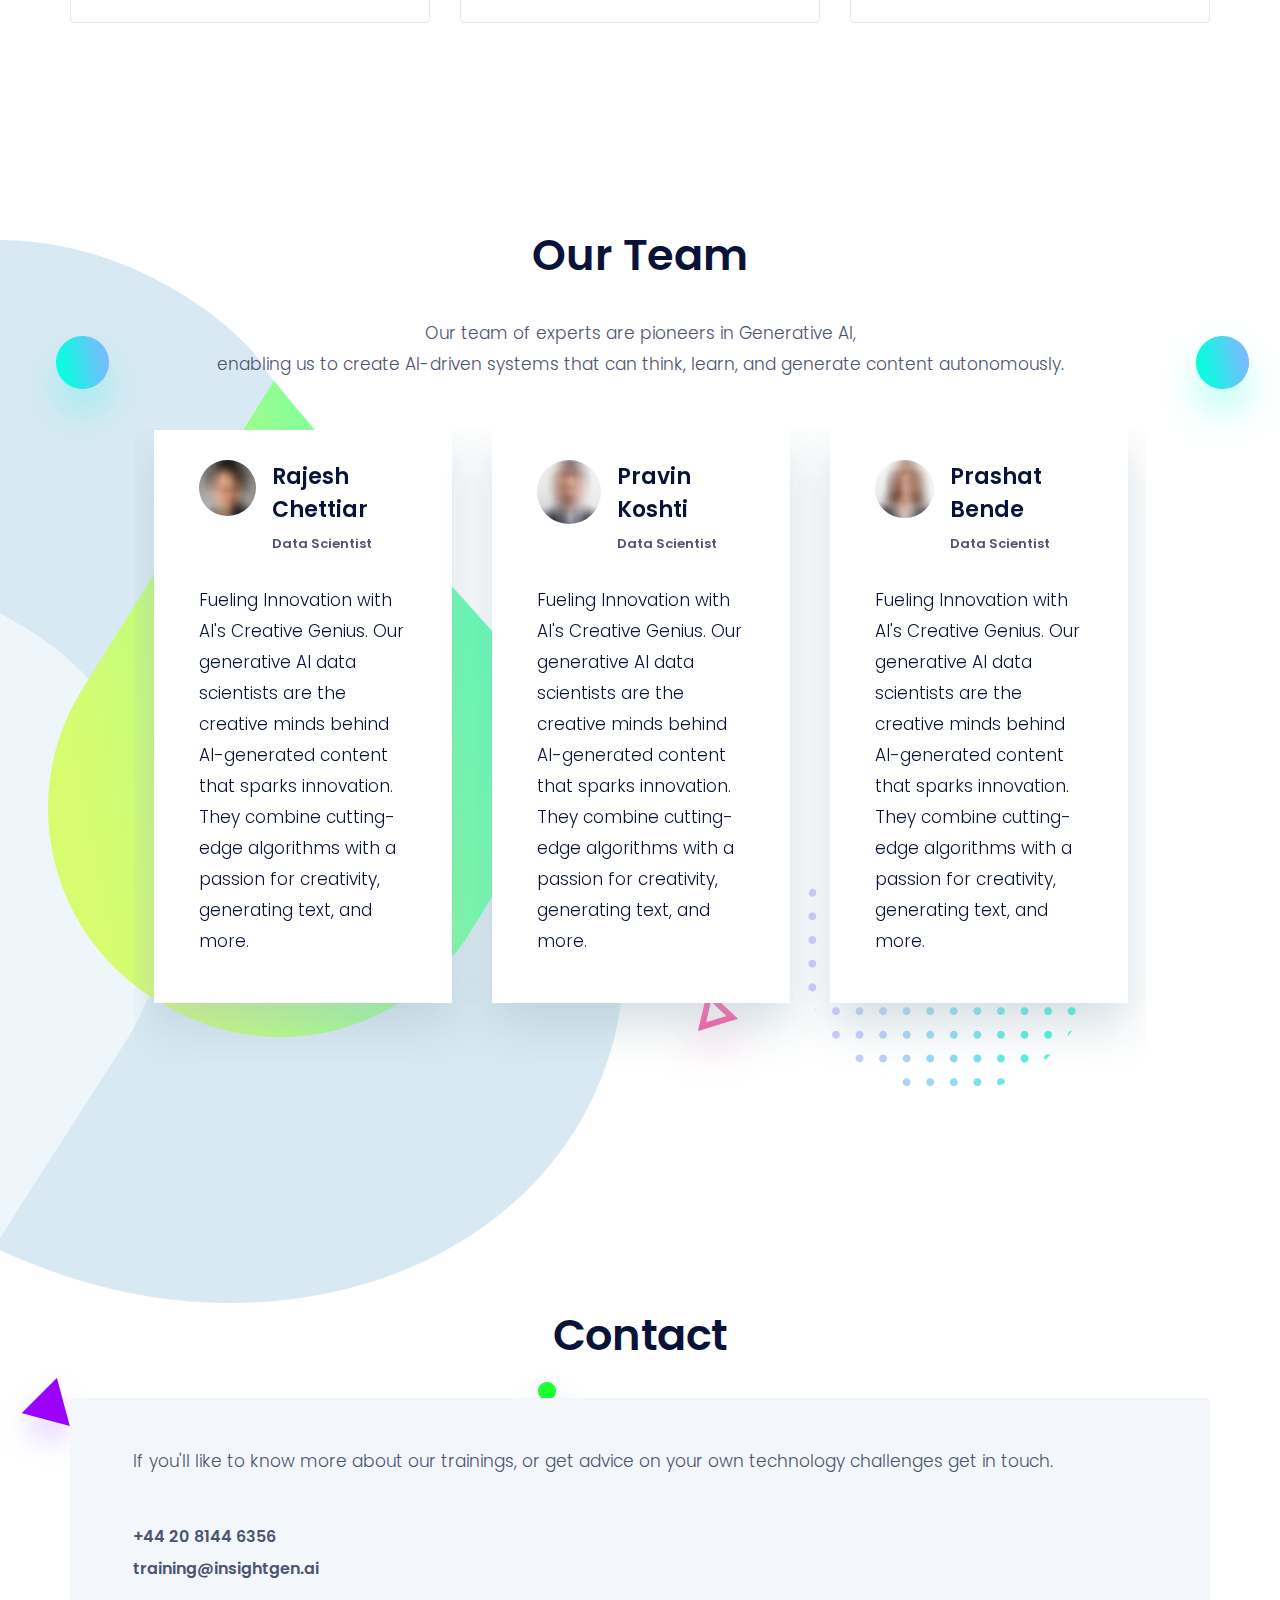
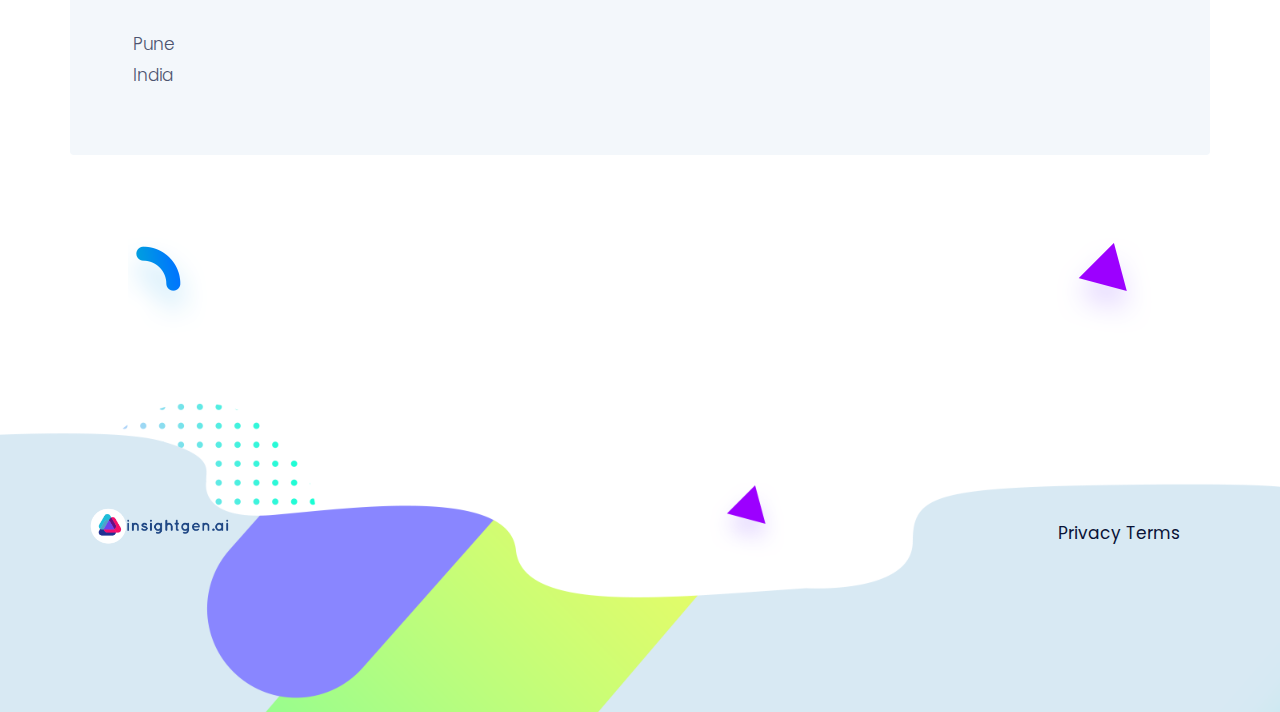
==== commit a7bc151f: "Add files via upload" ====
--- a/index.html
+++ b/index.html
@@ -37,7 +37,7 @@
 <section class="fixed-top navigation">
   <div class="container">
     <nav class="navbar navbar-expand-lg navbar-light">
-      <a class="navbar-brand" href="index.html"><img src="images/logo2.png" style="width: 150px;" alt="logo"></a>
+      <a class="navbar-brand" href="index.html"><img src="images/logo3.png" style="width: 200px;" alt="logo"></a>
       <button class="navbar-toggler border-0" type="button" data-toggle="collapse" data-target="#navbar" aria-controls="navbar"
         aria-expanded="false" aria-label="Toggle navigation">
         <span class="navbar-toggler-icon"></span>
@@ -48,18 +48,7 @@
           <li class="nav-item">
             <a class="nav-link" href="index.html">Home</a>
           </li>
-          <li class="nav-item">
-            <a class="nav-link page-scroll" href="#feature">Features</a>
-          </li>
-          <li class="nav-item">
-            <a class="nav-link" href="service.html">Services</a>
-          </li>
-          <li class="nav-item">
-            <a class="nav-link" href="about.html">About</a>
-          </li>
-          <li class="nav-item">
-            <a class="nav-link" href="contact.html">Contact</a>
-          </li>
+          
         </ul>
       </div>
     </nav>
@@ -79,8 +68,9 @@
           Revolutionizing Industries and Enriching Lives.</p>
         <a href="contact.html" class="btn btn-secondary btn-lg">contact us</a>
         <!-- banner image -->
-        <img class="img-fluid w-100 banner-image" src="images/hero-area/banner-img.png" alt="banner-img">
-      </div>
+        <!-- <img class="img-fluid w-100 banner-image" src="images/hero-area/banner-img.png" alt="banner-img"> -->
+      </div>
+    </div>
     </div>
   </div>
   <!-- background shapes -->
@@ -98,125 +88,175 @@
 </section>
 <!-- /hero-area -->
 
-<!-- feature -->
-<section class="section feature mb-0" id="feature">
+
+<!-- about us -->
+<section class="section-lg about pb-7">
   <div class="container">
     <div class="row">
       <div class="col-lg-12 text-center">
-        <h2 class="section-title">Exceptional Capabilities</h2>
-        <p class="mb-100">Imagine, Innovate, Inspire - Powered by AI.</p>
-      </div>
-      <!-- feature item -->
-      <div class="col-md-6 mb-80">
-        <div class="d-flex feature-item">
-          <div>
-            <i class="ti-desktop feature-icon mr-4"></i>
-          </div>
-          <div>
-            <h4>Transform Your Daily Operations</h4>
-            <p> Our AI solution revolutionizes the way you manage your daily tasks and activities.</p>
-          </div>
-        </div>
-      </div>
-      <!-- feature item -->
-      <div class="col-md-6 mb-80">
-        <div class="d-flex feature-item">
-          <div>
-            <i class="ti-rocket feature-icon mr-4"></i>
-          </div>
-          <div>
-            <h4>Elevate Productivity</h4>
-            <p>Utilize AI-driven tools to boost your overall efficiency and output.</p>
-          </div>
-        </div>
-      </div>
-      <!-- feature item -->
-      <div class="col-md-6 mb-80">
-        <div class="d-flex feature-item">
-          <div>
-            <i class="ti-bolt feature-icon mr-4"></i>
-          </div>
-          <div>
-            <h4>Embrace Innovation</h4>
-            <p>Infuse innovation into your routine tasks, making them more efficient and effective.</p>
-          </div>
-        </div>
-      </div>
-      <!-- feature item -->
-      <div class="col-md-6 mb-80">
-        <div class="d-flex feature-item">
-          <div>
-            <i class="ti-unlock feature-icon mr-4"></i>
-          </div>
-          <div>
-            <h4>Unlock the Full Potential</h4>
-            <p>Tap into AI's full capabilities to solve complex challenges and drive growth.</p>
-          </div>
-        </div>
-      </div>
-    </div>
-  </div>
-  <img class="feature-bg-1 up-down-animation" src="images/background-shape/feature-bg-1.png" alt="bg-shape">
-  <img class="feature-bg-2 left-right-animation" src="images/background-shape/feature-bg-2.png" alt="bg-shape">
-</section>
-<!-- /feature -->
-
-<!-- marketing -->
-<section class="section-lg seo">
-  <div class="container">
-    <div class="row">
-      <div class="col-md-6">
-        <div class="seo-image">
-          <img class="img-fluid" src="images/insightgen/document.png" alt="form-img">
-        </div>
-      </div>
-      <div class="col-md-5">
-        <h2 class="section-title">Extracting valuable information from documents</h2>
-        <p>Revolutionize Your Daily Routine <br>
-          with Our Cutting-Edge AI Solution.<br>
-          Engage in a conversation with textual information
-        </p>
-      </div>
-    </div>
-  </div>
-  <!-- background image -->
-  <img class="img-fluid seo-bg" src="images/backgrounds/seo-bg.png" alt="seo-bg">
-  <!-- background-shape -->
-  <img class="seo-bg-shape-1 left-right-animation" src="images/background-shape/seo-ball-1.png" alt="bg-shape">
-  <img class="seo-bg-shape-2 up-down-animation" src="images/background-shape/seo-half-cycle.png" alt="bg-shape">
-  <img class="seo-bg-shape-3 left-right-animation" src="images/background-shape/seo-ball-2.png" alt="bg-shape">
-</section>
-<!-- /marketing -->
-
-<!-- service -->
-<section class="section-lg service">
-  <div class="container">
-    <div class="row justify-content-between">
-      <div class="col-md-5 order-2 order-md-1">
-        <h2 class="section-title">Powerful Layout From Top To Bottom</h2>
-        <p class="mb-4">Far far away, behind the word mountains,
-          far from the countries Vokalia and Consonantia,
-          there live the blind texts. Separated they
-          live in Bookmarksgrove right at the coast of the
-          Semantics, a large language ocean.</p>
-        <ul class="pl-0 service-list">
-          <li><i class="ti-layout-tab-window text-purple"></i>Responsive on any device</li>
-          <li><i class="ti-layout-placeholder text-purple"></i>Very easy to customize</li>
-          <li><i class="ti-support text-purple"></i>Effective support</li>
-        </ul>
-      </div>
-      <div class="col-md-7 order-1 order-md-2">
-        <img class="img-fluid layer-3" src="images/service/service.png" alt="service">
-      </div>
-    </div>
-  </div>
-  <!-- background image -->
-  <img class="img-fluid service-bg" src="images/backgrounds/service-bg.png" alt="service-bg">
-  <!-- background shapes -->
-  <img class="service-bg-shape-1 up-down-animation" src="images/background-shape/service-half-cycle.png" alt="background-shape">
-  <img class="service-bg-shape-2 left-right-animation" src="images/background-shape/feature-bg-2.png" alt="background-shape">
-</section>
-<!-- /service -->
+        <h2 class="section-title">About us</h2>
+      </div>
+      <div class="col-lg-12 mb-0">
+        <p>At <span class="font-weight-bold">insightgen.ai</span>, we are at the forefront of innovation, pioneering the 
+          future of AI-driven solutions. With a strong commitment to pushing boundaries and revolutionizing 
+          industries, we harness the immense power of Language Model (LLM) technology, cutting-edge AI 
+          capabilities, and Generative AI solutions to drive transformative change.</p>
+        <p>We possess deep expertise in Language Models, leveraging them to develop intelligent solutions that 
+          understand and generate human-like text, revolutionizing communication and content creation.</p>
+          <p>Your success is our success. We work closely with our clients to understand their unique 
+            needs and tailor AI solutions that provide tangible value.</p>
+      </div>
+    </div>
+  </div>
+  <!-- background shapes -->
+  <img src="images/background-shape/green-dot.png" alt="background-shape" class="about-bg-1 up-down-animation">
+  <img src="images/background-shape/blue-dot.png" alt="background-shape" class="about-bg-2 left-right-animation">
+  <img src="images/background-shape/green-half-cycle.png" alt="background-shape" class="about-bg-3 up-down-animation">
+  <img src="images/background-shape/seo-ball-1.png" alt="background-shape" class="about-bg-4 left-right-animation">
+  <img src="images/background-shape/team-bg-triangle.png" alt="background-shape" class="about-bg-5 up-down-animation">
+  <img src="images/background-shape/service-half-cycle.png" alt="background-shape" class="about-bg-6 left-right-animation">
+</section>
+<!-- /about us -->
+
+<section class="section-lg Offerings pb-7">
+  <div class="container">
+    <div class="row">
+      <div class="col-lg-12 text-center">
+        <h2 class="section-title">Our Offerings</h2>
+      </div>
+      <div class="row justify-content-center">
+        <div class="col-lg-4 col-sm-6 mb-4 mb-lg-0">
+            <div class="card p-4 border-blue">
+                <h5><i class="ti-layers-alt round-icon blue mr-2"></i> Online Trainings</h5>
+                <p class="mb-0">Far far away, behind the word mountains, far from the countries Vokalia and Consonantia.</p>
+            </div>
+        </div>
+        <div class="col-lg-4 col-sm-6 mb-4 mb-lg-0">
+            <div class="card p-4 border-blue">
+                <h5><i class="ti-desktop round-icon green mr-2"></i> Offline Trainings</h5>
+                <p class="mb-0">Far far away, behind the word mountains, far from the countries Vokalia and Consonantia.</p>
+            </div>
+        </div>
+        <div class="col-lg-4 col-sm-6 mb-4 mb-lg-0">
+            <div class="card p-4 border-blue">
+                <h5><i class="ti-panel round-icon orange mr-2"></i> Seminars/Webinars</h5>
+                <p class="mb-0">Far far away, behind the word mountains, far from the countries Vokalia and Consonantia.</p>
+            </div>
+        </div>
+    </div>
+    </div>
+  </div>
+</section>
+
+<!-- team -->
+<section class="section-lg team" id="team">
+  <div class="container-fluid">
+    <div class="row">
+      <div class="col-lg-12 text-center">
+        <h2 class="section-title">Our Team</h2>
+        <p class="mb-0">Our team of experts are pioneers in Generative AI,</p>
+        <p class="mb-50">enabling us to create AI-driven systems that can think, learn, and generate content autonomously. </p>
+      </div>
+    </div>
+    <div class="col-10 mx-auto">
+      <div class="team-slider">
+        <!-- team-member -->
+        <div class="team-member">
+          <div class="d-flex mb-4">
+            <div class="mr-3">
+              <img class="rounded-circle img-fluid" src="images/team/team-1.jpg" alt="team-member">
+            </div>
+            <div class="align-self-center">
+              <h4>Rajesh Chettiar</h4>
+              <h6 class="text-color">Data Scientist</h6>
+            </div>
+          </div>
+          <p class="text-dark">Fueling Innovation with AI's Creative Genius. Our generative AI data scientists 
+            are the creative minds behind AI-generated content that sparks innovation. 
+            They combine cutting-edge algorithms with a passion for creativity, generating text,
+             and more.</p>
+        </div>
+        <!-- team-member -->
+        <div class="team-member">
+          <div class="d-flex mb-4">
+            <div class="mr-3">
+              <img class="rounded-circle img-fluid" src="images/team/team-2.jpg" alt="team-member">
+            </div>
+            <div class="align-self-center">
+              <h4>Pravin Koshti</h4>
+              <h6 class="text-color">Data Scientist</h6>
+            </div>
+          </div>
+          <p class="text-dark">Fueling Innovation with AI's Creative Genius. Our generative AI data scientists 
+            are the creative minds behind AI-generated content that sparks innovation. 
+            They combine cutting-edge algorithms with a passion for creativity, generating text,
+             and more. </p>
+        </div>
+        <!-- team-member -->
+        <div class="team-member">
+          <div class="d-flex mb-4">
+            <div class="mr-3">
+              <img class="rounded-circle img-fluid" src="images/team/team-3.jpg" alt="team-member">
+            </div>
+            <div class="align-self-center">
+              <h4>Prashat Bende</h4>
+              <h6 class="text-color">Data Scientist</h6>
+            </div>
+          </div>
+          <p class="text-dark">Fueling Innovation with AI's Creative Genius. Our generative AI data scientists 
+            are the creative minds behind AI-generated content that sparks innovation. 
+            They combine cutting-edge algorithms with a passion for creativity, generating text,
+             and more. </p>
+        </div>
+      </div>
+    </div>
+  </div>
+  <!-- backgound image -->
+  <img src="images/backgrounds/team-bg.png" alt="team-bg" class="img-fluid team-bg">
+  <!-- background shapes -->
+  <img class="team-bg-shape-1 up-down-animation" src="images/background-shape/seo-ball-1.png" alt="background-shape">
+  <img class="team-bg-shape-2 left-right-animation" src="images/background-shape/seo-ball-1.png" alt="background-shape">
+  <img class="team-bg-shape-3 left-right-animation" src="images/background-shape/team-bg-triangle.png" alt="background-shape">
+  <img class="team-bg-shape-4 up-down-animation img-fluid" src="images/background-shape/team-bg-dots.png" alt="background-shape">
+</section>
+<!-- /team -->
+
+
+<!-- contact -->
+<section class="section-lg contact">
+  <div class="container">
+      <div class="row">
+          <div class="col-lg-12 text-center">
+              <h2 class="section-title">Contact</h2>
+          </div>
+      </div>
+      <div class="row contact-bg p-5 rounded mb-5">
+          <!-- <div class="col-lg-7 mb-4 mb-lg-0">
+              <form action="#">
+                  <input type="text" class="form-control mb-3" id="name" name="name" placeholder="Your Name">
+                  <input type="email" class="form-control mb-3" id="mail" name="mail" placeholder="Your Email">
+                  <input type="text" class="form-control mb-3" id="subject" name="subject" placeholder="Subject">
+                  <textarea name="message" id="message" class="form-control mb-3" placeholder="Your Message"></textarea>
+                  <button type="submit" value="send" class="btn btn-secondary">SEND MESSAGE</button>
+              </form>
+          </div> -->
+          <div class="col-lg-12">
+              <p class="mb-5">If you'll like to know more about our trainings, or get advice on your own technology challenges get in touch.</p>
+              <a href="tel:+442081446356" class="text-color h5 d-block">+44 20 8144 6356</a>
+              <a href="mailto:info@altostack.io" class="mb-5 text-color h5 d-block">training@insightgen.ai</a>
+              <p>Pune<br>India</p>
+          </div>
+      </div>
+      
+  </div>
+  <!-- background shapes -->
+  <img class="contact-bg-1 up-down-animation" src="images/background-shape/feature-bg-2.png" alt="background-shape">
+  <img class="contact-bg-2 left-right-animation" src="images/background-shape/green-half-cycle.png" alt="background-shape">
+  <img class="contact-bg-3 up-down-animation" src="images/background-shape/green-dot.png" alt="background-shape">
+  <img class="contact-bg-4 left-right-animation" src="images/background-shape/service-half-cycle.png" alt="background-shape">
+  <img class="contact-bg-5 up-down-animation" src="images/background-shape/feature-bg-2.png" alt="background-shape">
+</section>
+<!-- /contact -->
 
 <!-- footer -->
 <footer class="footer-section footer" style="background-image: url(images/backgrounds/footer-bg.png);">
@@ -225,14 +265,13 @@
       <div class="col-lg-4 text-center text-lg-left mb-4 mb-lg-0">
         <!-- logo -->
         <a href="index.html">
-          <img class="img-fluid" src="images/logo2.png" style="width: 120px;" alt="logo">
+          <img class="img-fluid" src="images/logo3.png" style="width: 150px;" alt="logo">
         </a>
       </div>
       <!-- footer menu -->
       <nav class="col-lg-8 align-self-center mb-5">
         <ul class="list-inline text-lg-right text-center footer-menu">
-          <li class="list-inline-item"><a href="about.html">About</a></li>
-          <li class="list-inline-item"><a href="contact.html">Contact</a></li>
+          <li class="list-inline-item"><a href="privacy.html">Privacy Terms</a></li>
         </ul>
       </nav>
       <!-- footer social icon -->
--- a/css/style.css
+++ b/css/style.css
@@ -190,7 +190,7 @@
 }
 
 .section-lg {
-  padding-top: 200px;
+  padding-top: 0px;
   padding-bottom: 200px;
 }
 
@@ -442,13 +442,22 @@
   }
 }
 
+.privacy-hero-section {
+  padding-top: 150px;
+  padding-bottom: 50px;
+  background-repeat: no-repeat;
+  background-size: cover;
+  background-position: bottom center;
+  margin-bottom: 25px;
+}
+
 .hero-section {
   padding-top: 250px;
   padding-bottom: 250px;
   background-repeat: no-repeat;
   background-size: cover;
   background-position: bottom center;
-  margin-bottom: 300px;
+  margin-bottom: 25px;
 }
 
 .banner-image {
@@ -1017,7 +1026,7 @@
 }
 
 .footer-section {
-  padding-top: 500px;
+  padding-top: 100px;
   padding-bottom: 100px;
 }
 
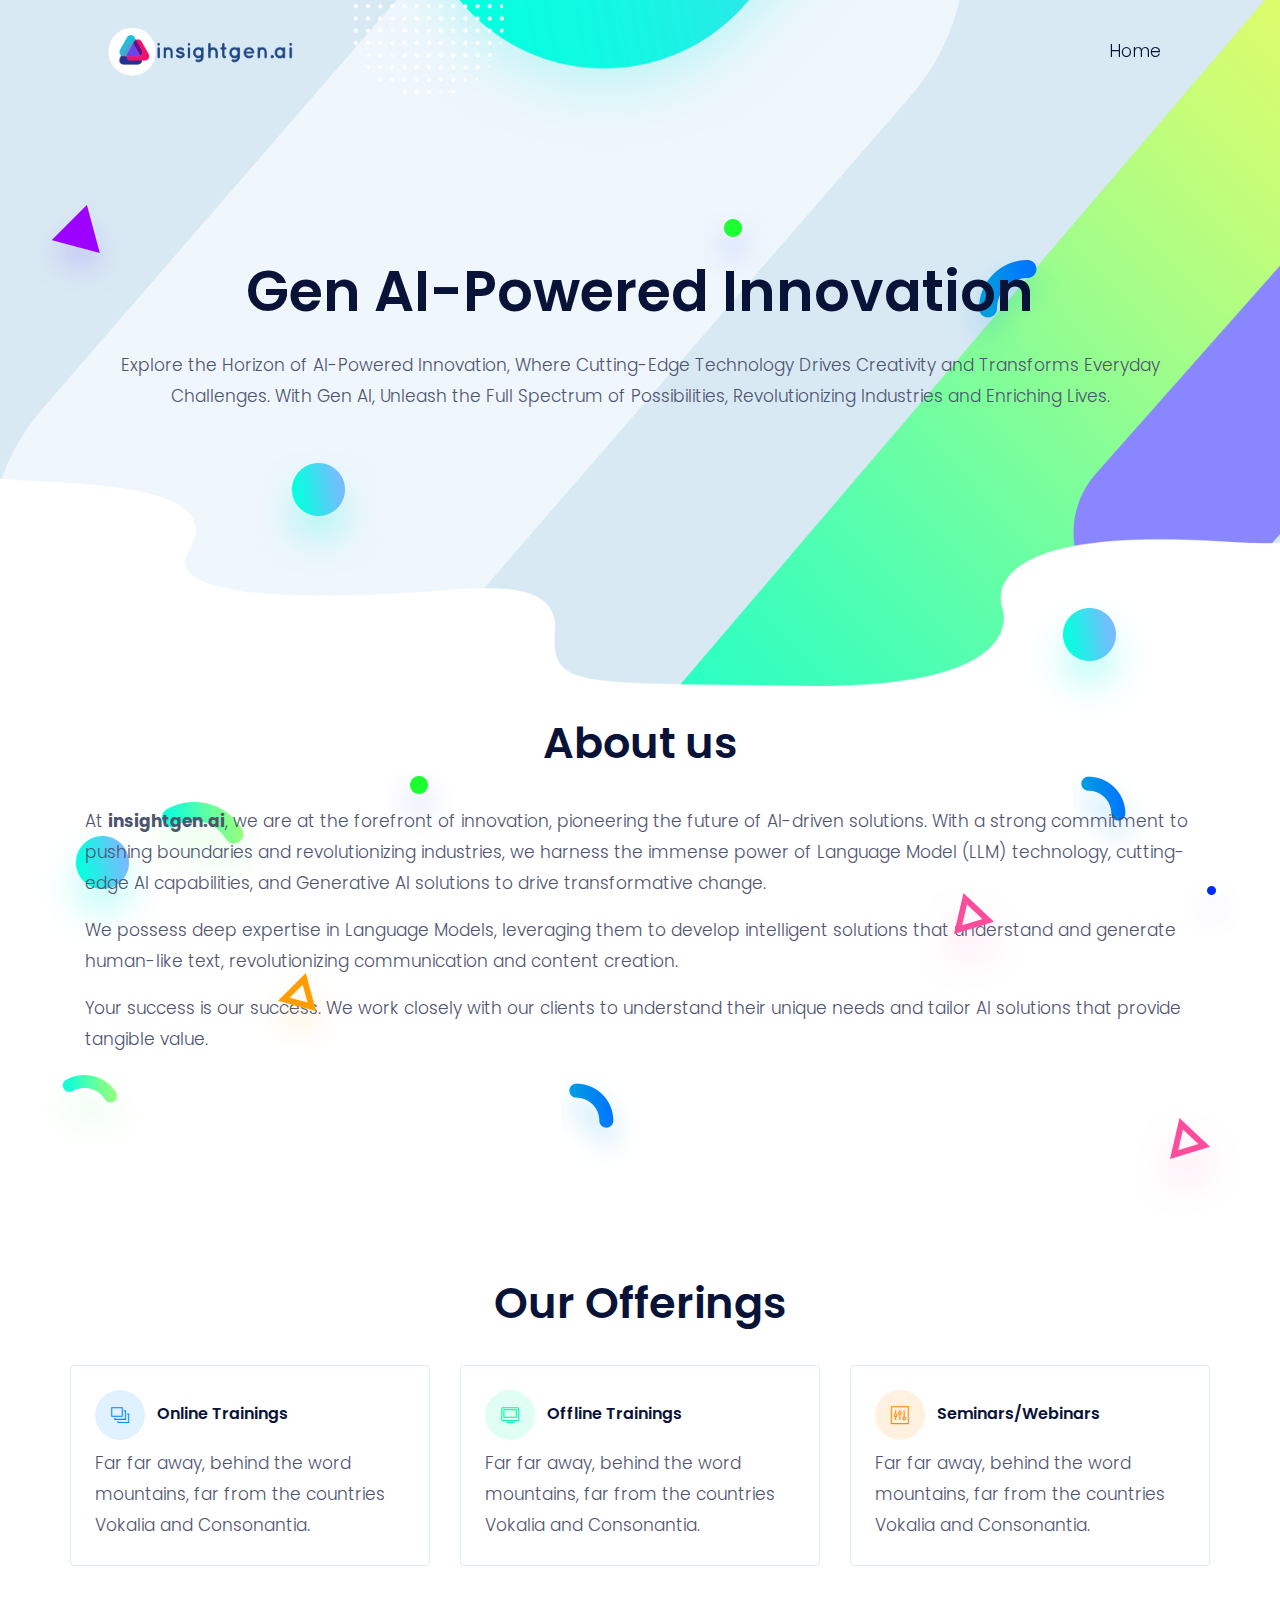
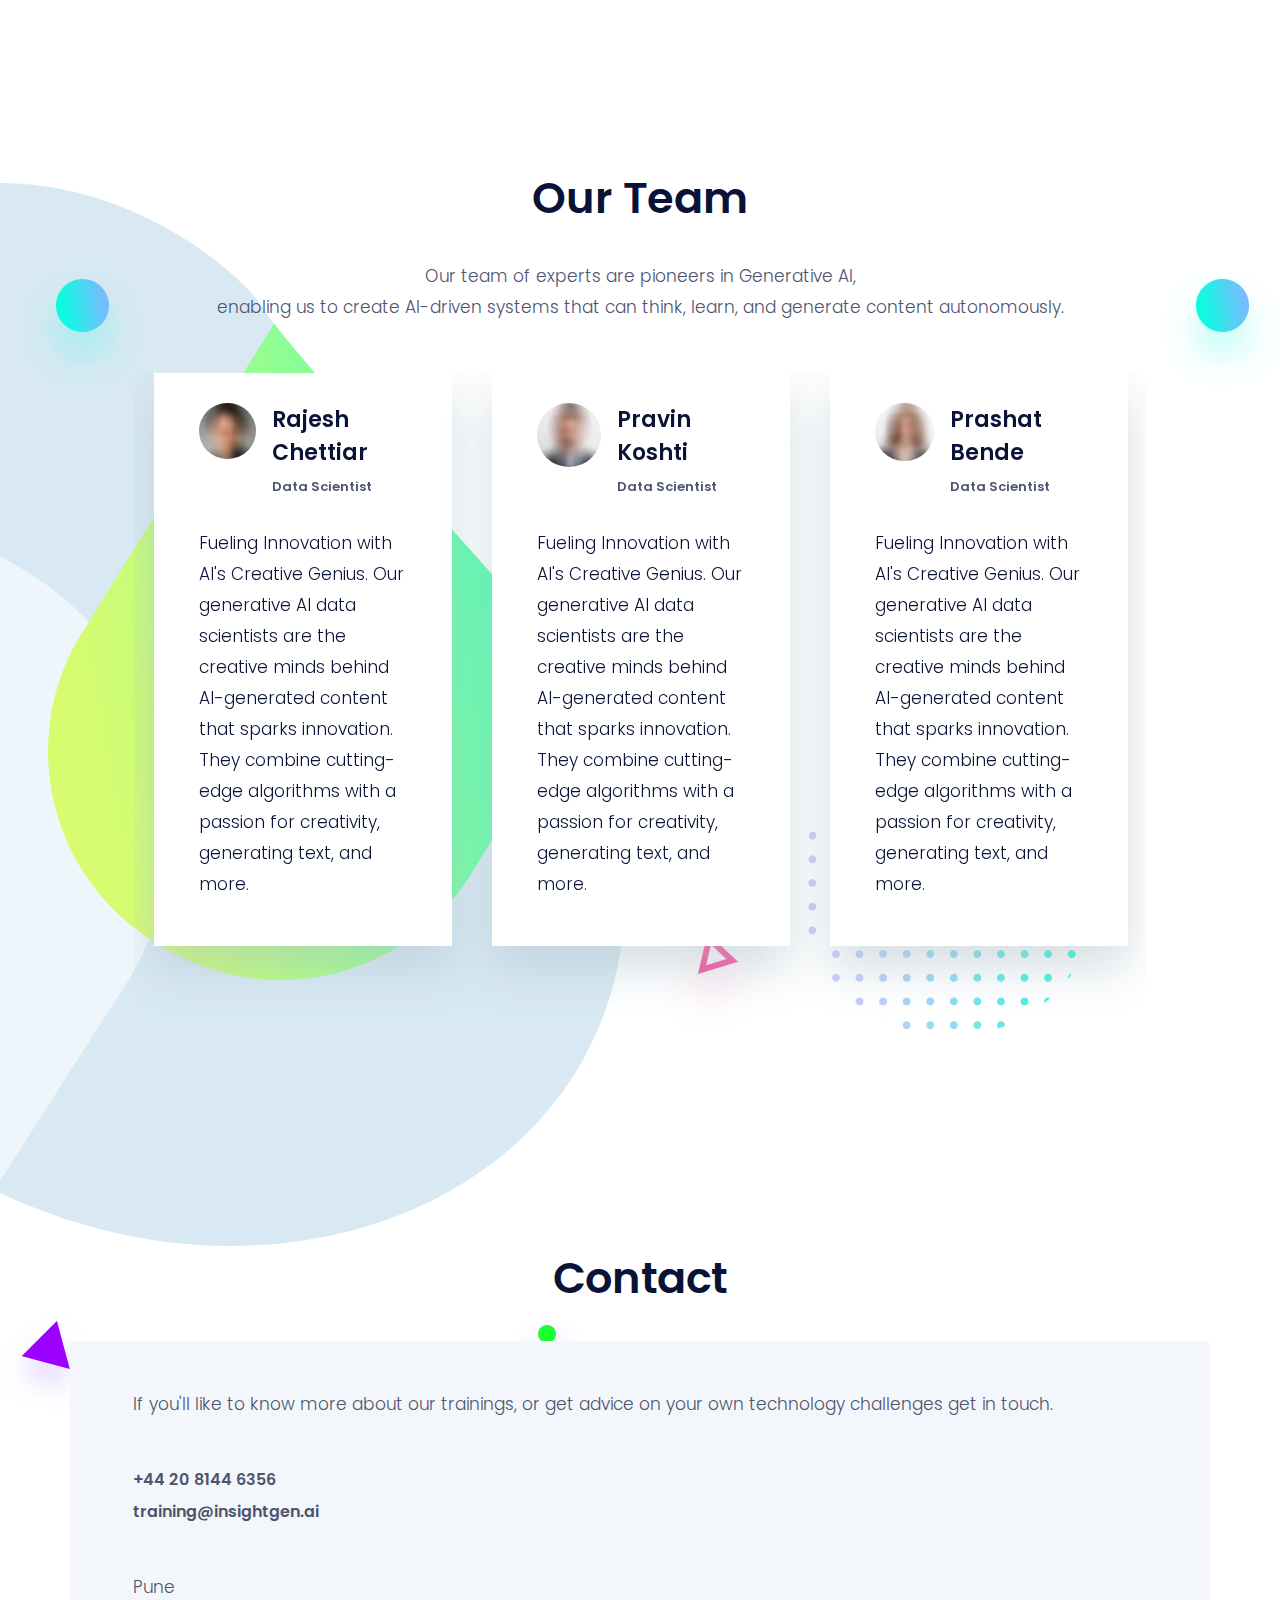
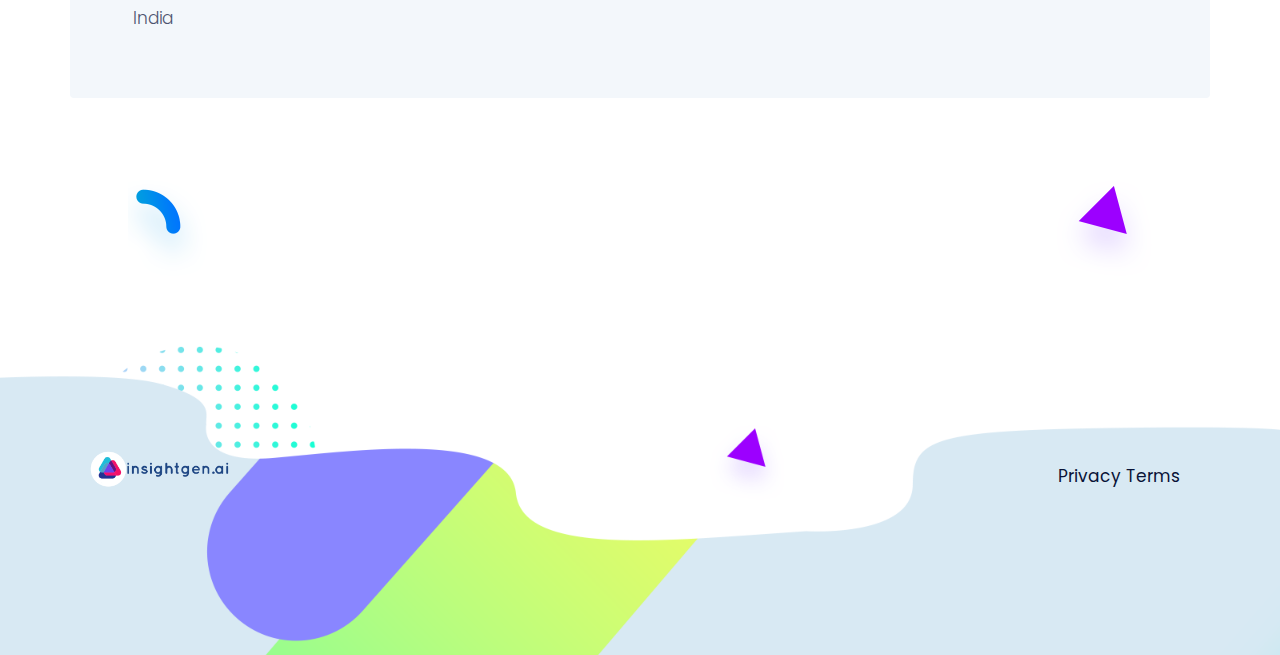
==== commit 57ea0244: "Update index.html" ====
--- a/index.html
+++ b/index.html
@@ -66,7 +66,7 @@
           Drives Creativity and Transforms Everyday Challenges. 
           With Gen AI, Unleash the Full Spectrum of Possibilities, 
           Revolutionizing Industries and Enriching Lives.</p>
-        <a href="contact.html" class="btn btn-secondary btn-lg">contact us</a>
+        
         <!-- banner image -->
         <!-- <img class="img-fluid w-100 banner-image" src="images/hero-area/banner-img.png" alt="banner-img"> -->
       </div>
@@ -295,4 +295,4 @@
 <script src="js/script.js"></script>
 
 </body>
-</html>+</html>
